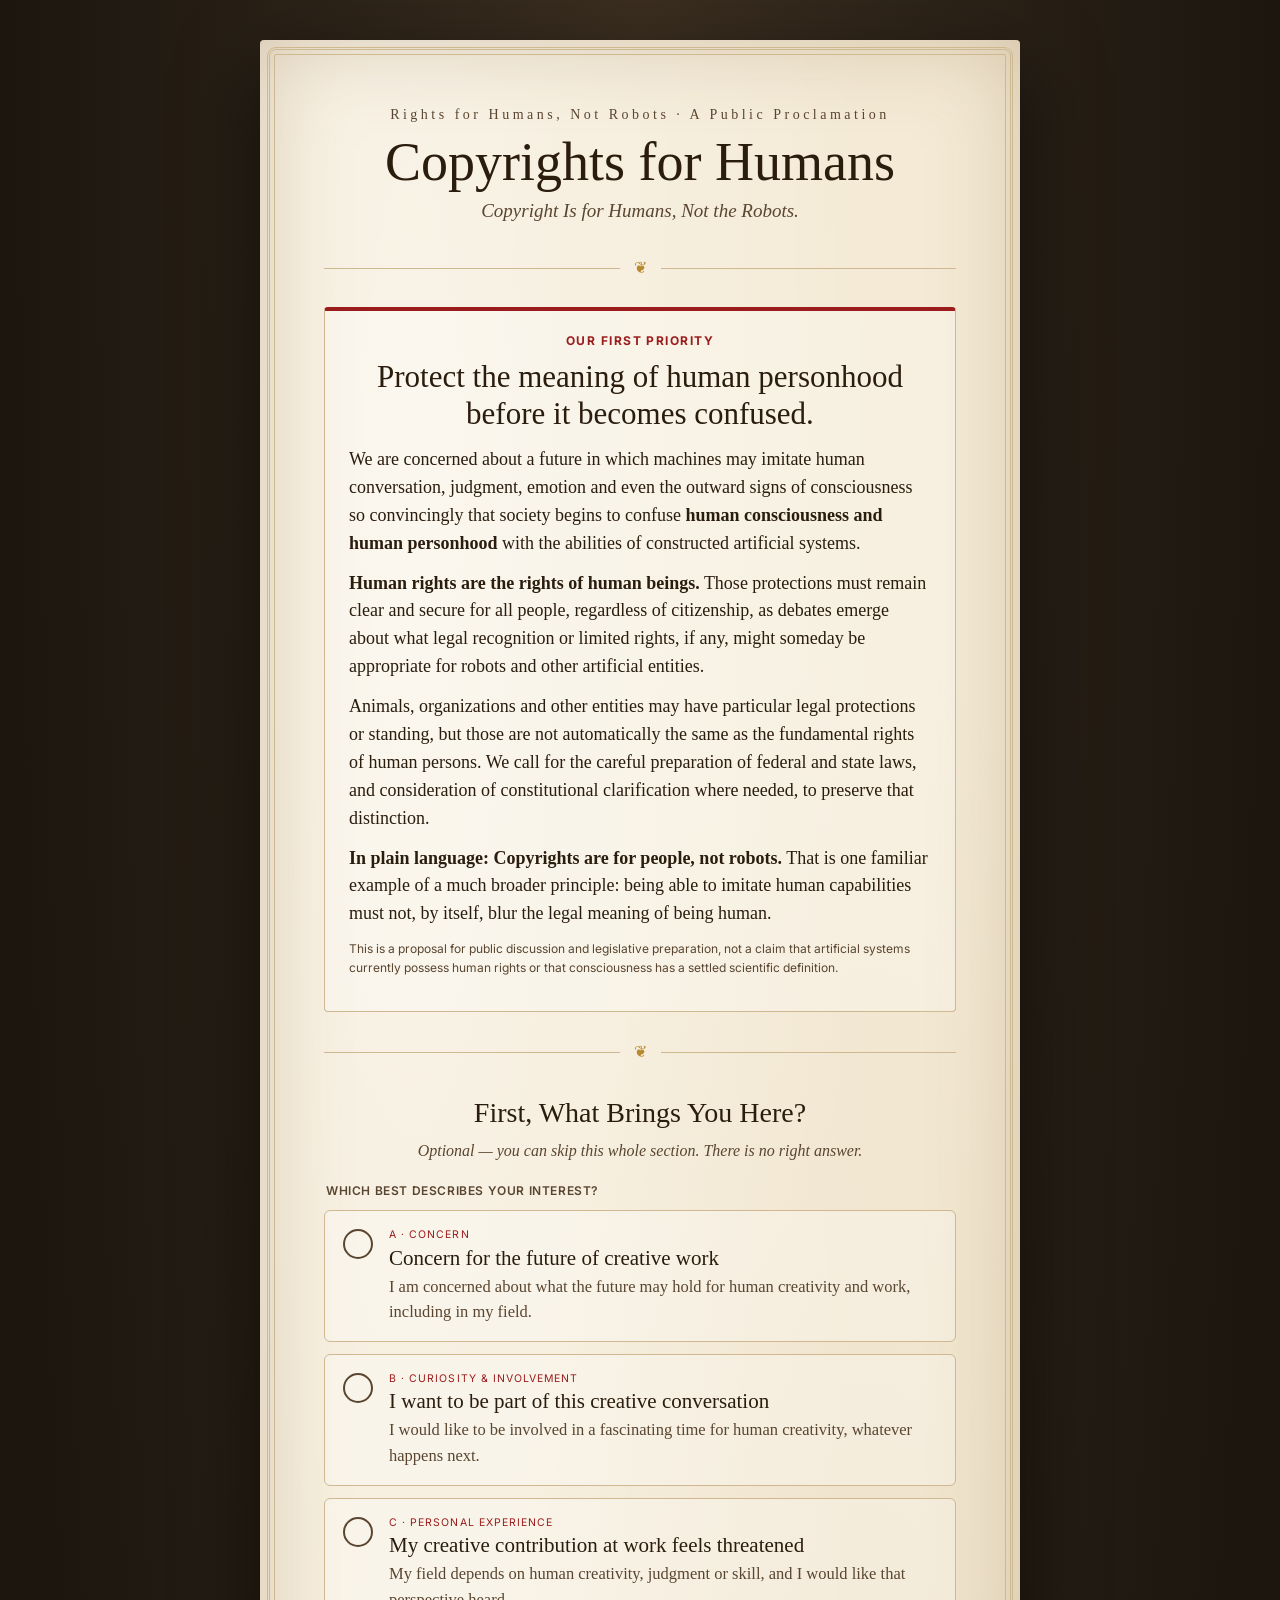
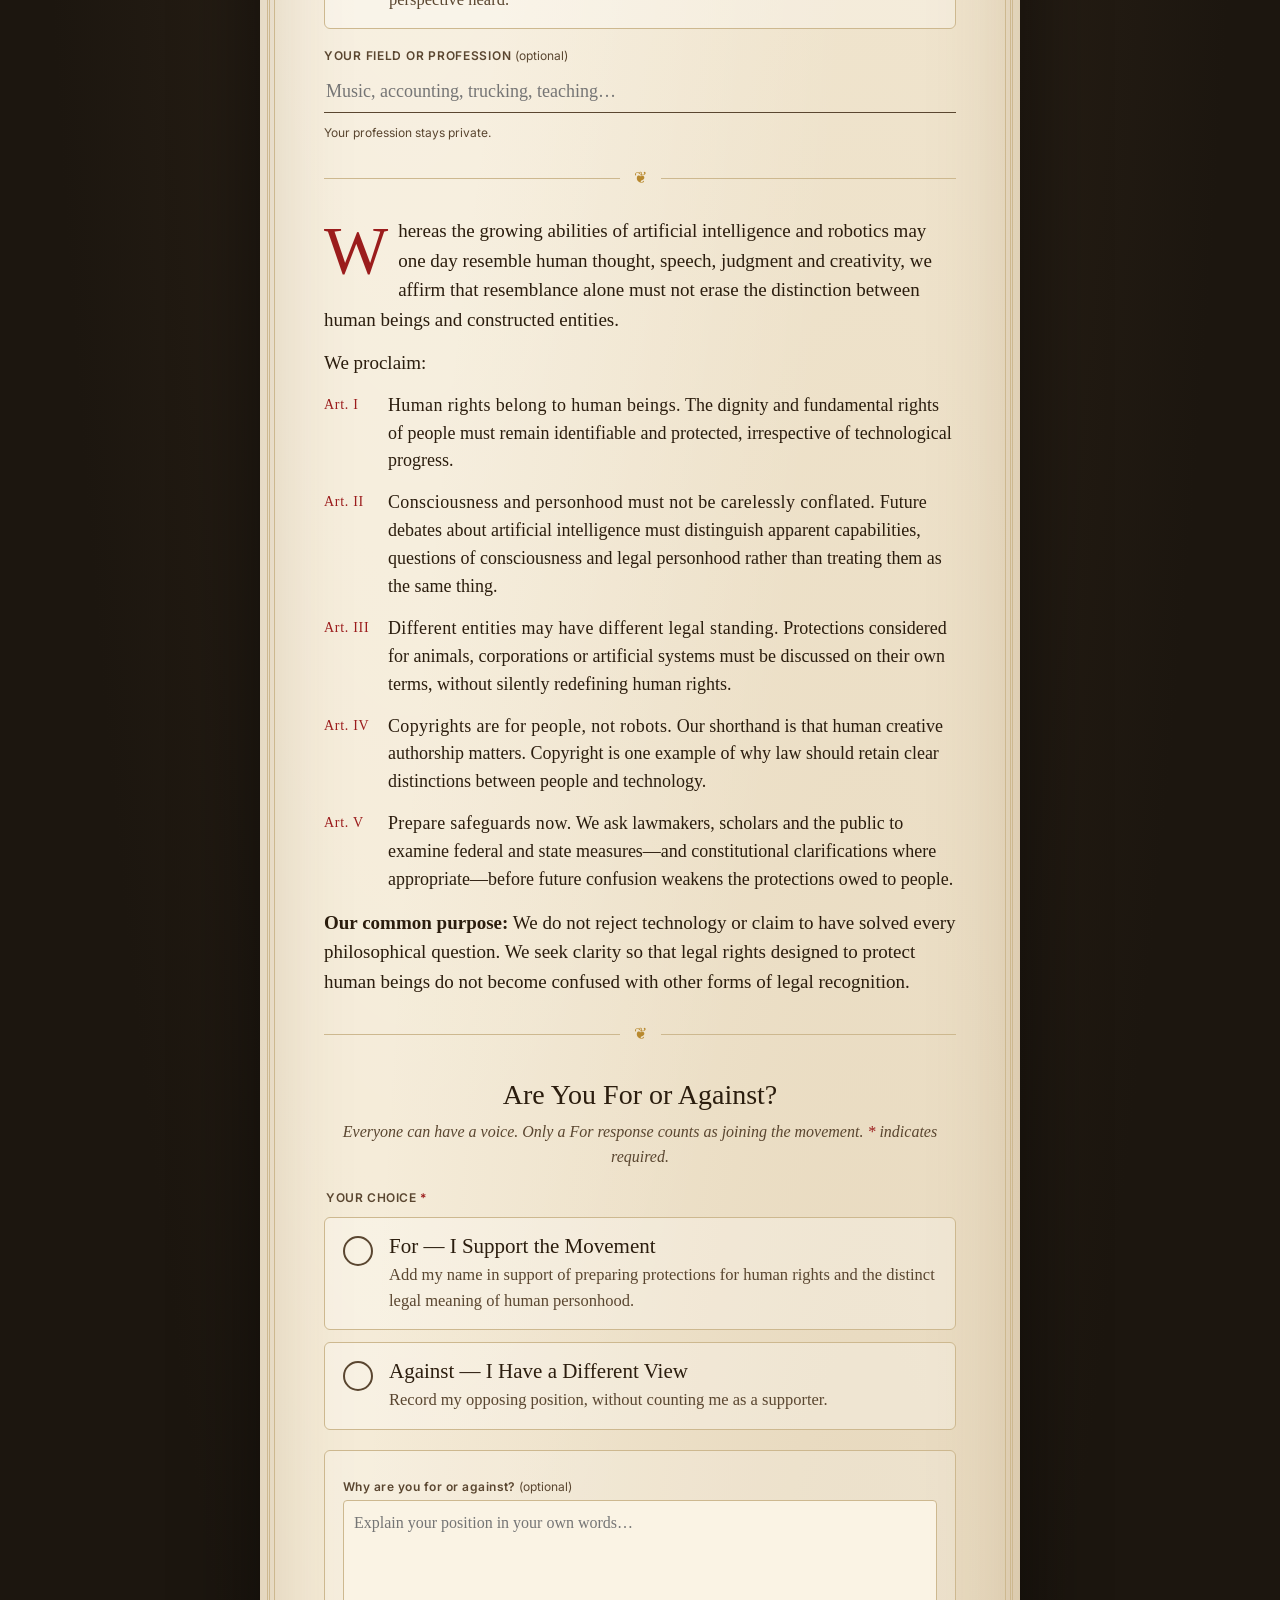
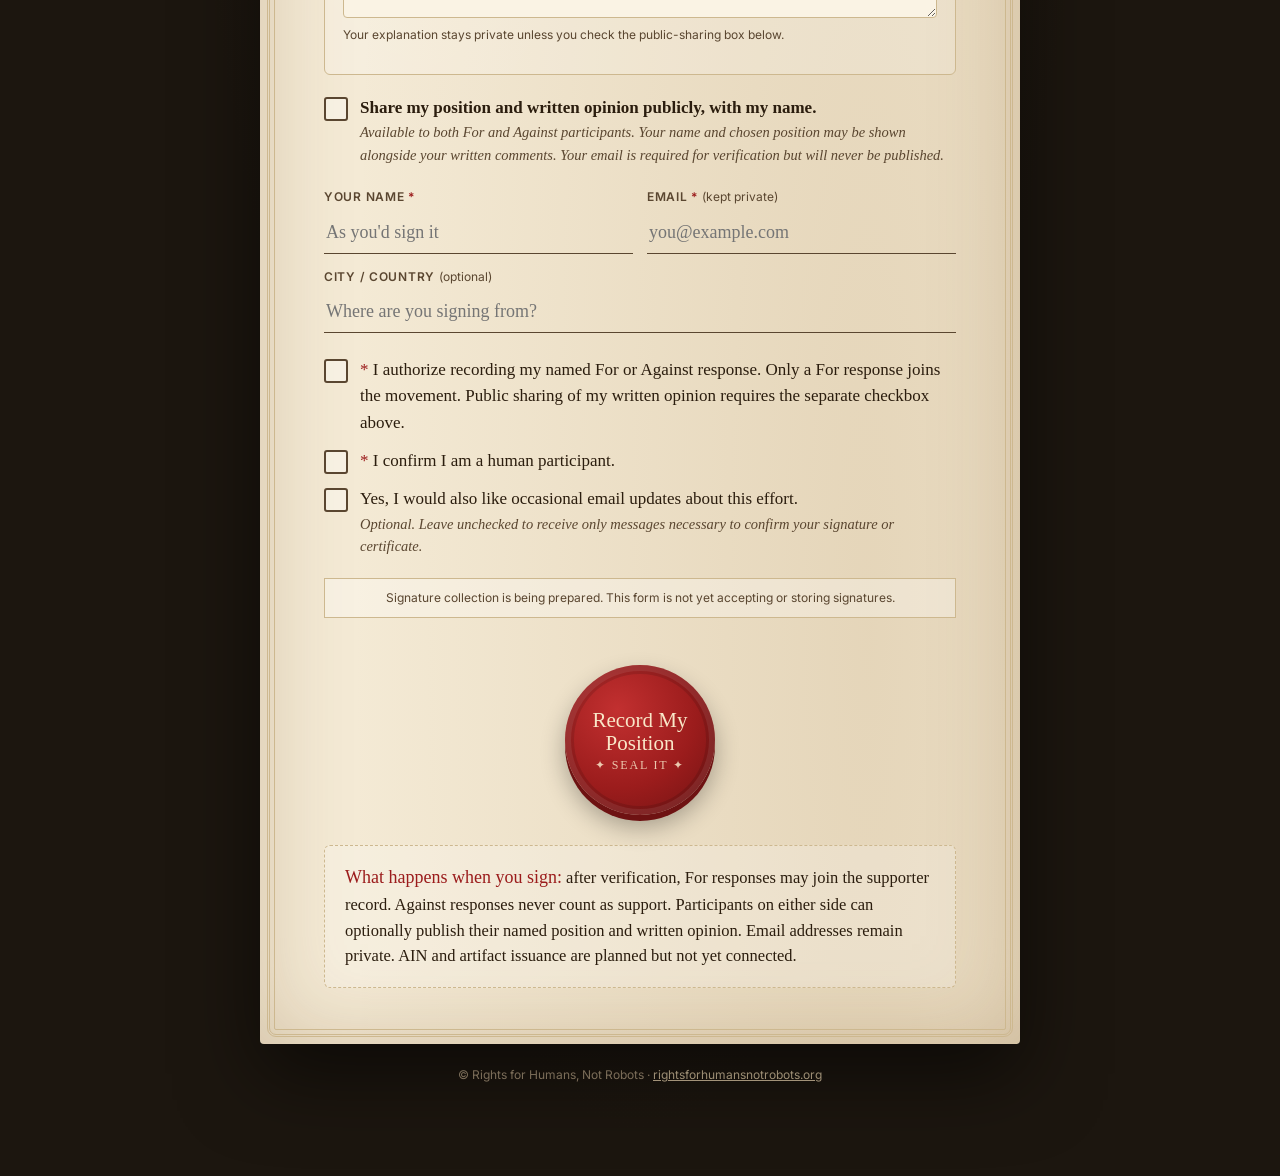
==== index.html @ 32facca0 "Clarify second headline: Copyright Is for Humans, Not the Robots" ====
<!DOCTYPE html>
<html lang="en">
<head>
  <meta charset="UTF-8">
  <meta name="viewport" content="width=device-width, initial-scale=1.0">
  <title>Rights for Humans, Not Robots — Protect Human Personhood</title>
  <meta name="description" content="Prepare legal safeguards protecting human rights and personhood as AI and robotics advance.">
  <link rel="canonical" href="https://rightsforhumansnotrobots.org/">
  <meta property="og:title" content="Copyrights for Humans — Sign the Proclamation">
  <meta property="og:description" content="Help protect human rights and clarify human personhood.">
  <meta property="og:url" content="https://rightsforhumansnotrobots.org/">
  <meta name="theme-color" content="#2a2118">
  <link rel="preconnect" href="https://fonts.googleapis.com">
  <link rel="preconnect" href="https://fonts.gstatic.com" crossorigin>
  <link href="https://fonts.googleapis.com/css2?family=IM+Fell+English:ital@0;1&family=IM+Fell+English+SC&family=Inter:wght@400;500;600&display=swap" rel="stylesheet">
  <link rel="stylesheet" href="./styles.css">
</head>
<body>
<main class="scroll">
  <p class="eyebrow">Rights for Humans, Not Robots · A Public Proclamation</p>
  <h1>Copyrights for Humans</h1>
  <p class="sub">Copyright Is for Humans, Not the Robots.</p>
  <div class="rule" aria-hidden="true">❦</div>

  <section class="legislative-call" aria-labelledby="priority-heading">
<p class="priority">Our First Priority</p>
<h2 id="priority-heading">Protect the meaning of human personhood before it becomes confused.</h2>
<p>We are concerned about a future in which machines may imitate human conversation, judgment, emotion and even the outward signs of consciousness so convincingly that society begins to confuse <strong>human consciousness and human personhood</strong> with the abilities of constructed artificial systems.</p>
<p><strong>Human rights are the rights of human beings.</strong> Those protections must remain clear and secure for all people, regardless of citizenship, as debates emerge about what legal recognition or limited rights, if any, might someday be appropriate for robots and other artificial entities.</p>
<p>Animals, organizations and other entities may have particular legal protections or standing, but those are not automatically the same as the fundamental rights of human persons. We call for the careful preparation of federal and state laws, and consideration of constitutional clarification where needed, to preserve that distinction.</p>
<p><strong>In plain language: Copyrights are for people, not robots.</strong> That is one familiar example of a much broader principle: being able to imitate human capabilities must not, by itself, blur the legal meaning of being human.</p>
<p class="fine">This is a proposal for public discussion and legislative preparation, not a claim that artificial systems currently possess human rights or that consciousness has a settled scientific definition.</p>
</section><div class="rule" aria-hidden="true">❦</div>
<section aria-labelledby="why-heading"><h2 id="why-heading">First, What Brings You Here?</h2><p class="h2sub">Optional — you can skip this whole section. There is no right answer.</p>
<fieldset class="plain"><legend>Which best describes your interest?</legend>
<label class="choice"><input type="radio" name="motivation" value="concern"><span class="card"><span class="tick">✓</span><span><span class="pos">A · Concern</span><span class="choice-title">Concern for the future of creative work</span><span class="desc">I am concerned about what the future may hold for human creativity and work, including in my field.</span></span></span></label>
<label class="choice"><input type="radio" name="motivation" value="involvement"><span class="card"><span class="tick">✓</span><span><span class="pos">B · Curiosity &amp; involvement</span><span class="choice-title">I want to be part of this creative conversation</span><span class="desc">I would like to be involved in a fascinating time for human creativity, whatever happens next.</span></span></span></label>
<label class="choice"><input type="radio" name="motivation" value="profession"><span class="card"><span class="tick">✓</span><span><span class="pos">C · Personal experience</span><span class="choice-title">My creative contribution at work feels threatened</span><span class="desc">My field depends on human creativity, judgment or skill, and I would like that perspective heard.</span></span></span></label>
</fieldset>
<div class="field full job"><label for="profession">Your field or profession <span class="optional">(optional)</span></label><input id="profession" name="profession" type="text" maxlength="120" placeholder="Music, accounting, trucking, teaching…"><p class="fine">Your profession stays private.</p></div></section>
<div class="rule" aria-hidden="true">❦</div>
<section class="preamble" aria-label="The Proclamation">
<p class="dropcap">Whereas the growing abilities of artificial intelligence and robotics may one day resemble human thought, speech, judgment and creativity, we affirm that resemblance alone must not erase the distinction between human beings and constructed entities.</p>
<p>We proclaim:</p><ol class="articles">
<li><strong>Human rights belong to human beings.</strong> The dignity and fundamental rights of people must remain identifiable and protected, irrespective of technological progress.</li>
<li><strong>Consciousness and personhood must not be carelessly conflated.</strong> Future debates about artificial intelligence must distinguish apparent capabilities, questions of consciousness and legal personhood rather than treating them as the same thing.</li>
<li><strong>Different entities may have different legal standing.</strong> Protections considered for animals, corporations or artificial systems must be discussed on their own terms, without silently redefining human rights.</li>
<li><strong>Copyrights are for people, not robots.</strong> Our shorthand is that human creative authorship matters. Copyright is one example of why law should retain clear distinctions between people and technology.</li>
<li><strong>Prepare safeguards now.</strong> We ask lawmakers, scholars and the public to examine federal and state measures—and constitutional clarifications where appropriate—before future confusion weakens the protections owed to people.</li>
</ol><p><strong>Our common purpose:</strong> We do not reject technology or claim to have solved every philosophical question. We seek clarity so that legal rights designed to protect human beings do not become confused with other forms of legal recognition.</p></section>
<div class="rule" aria-hidden="true">❦</div>

  <form id="proclamation" novalidate>
    <div id="form-body">
      <h2>Are You For or Against?</h2>
<p class="h2sub">Everyone can have a voice. Only a For response counts as joining the movement. <span class="required">*</span> indicates required.</p>
<fieldset class="plain"><legend>Your choice <span class="required" aria-label="required">*</span></legend>
<label class="choice"><input type="radio" name="stance" value="for" required><span class="card"><span class="tick">✓</span><span><span class="choice-title">For — I Support the Movement</span><span class="desc">Add my name in support of preparing protections for human rights and the distinct legal meaning of human personhood.</span></span></span></label>
<label class="choice"><input type="radio" name="stance" value="against"><span class="card"><span class="tick">✓</span><span><span class="choice-title">Against — I Have a Different View</span><span class="desc">Record my opposing position, without counting me as a supporter.</span></span></span></label>
</fieldset>
<div class="opinion-section"><label for="opinion_text">Why are you for or against? <span class="optional">(optional)</span></label><textarea id="opinion_text" name="opinion_text" rows="4" maxlength="1000" placeholder="Explain your position in your own words…"></textarea><p class="fine">Your explanation stays private unless you check the public-sharing box below.</p></div>
<label class="check publish-opinion"><input type="checkbox" id="publish_opinion" name="publish_opinion"><span class="box" aria-hidden="true">✓</span><span><strong>Share my position and written opinion publicly, with my name.</strong><small>Available to both For and Against participants. Your name and chosen position may be shown alongside your written comments. Your email is required for verification but will never be published.</small></span></label>
<div class="fields">
        <div class="field"><label for="name">Your Name <span class="required" aria-label="required">*</span></label><input id="name" name="name" type="text" autocomplete="name" placeholder="As you'd sign it" required></div>
        <div class="field"><label for="email">Email <span class="required" aria-label="required">*</span> <span class="optional">(kept private)</span></label><input id="email" name="email" type="email" autocomplete="email" placeholder="you@example.com" required></div>
        <div class="field full"><label for="location">City / Country <span class="optional">(optional)</span></label><input id="location" name="location" type="text" autocomplete="address-level2" placeholder="Where are you signing from?"></div>
      </div>

      <div class="hp" aria-hidden="true"><label for="website">Website</label><input id="website" name="website" type="text" tabindex="-1" autocomplete="off"></div>

      <div class="checks">
        <label class="check"><input type="checkbox" name="agree" id="agree"><span class="box" aria-hidden="true">✓</span><span><span class="required" aria-hidden="true">*</span> I authorize recording my named For or Against response. Only a For response joins the movement. Public sharing of my written opinion requires the separate checkbox above.</span></label>
        <label class="check"><input type="checkbox" name="human" id="human"><span class="box" aria-hidden="true">✓</span><span><span class="required" aria-hidden="true">*</span> I confirm I am a human participant.</span></label>
        <label class="check"><input type="checkbox" name="updates_opt_in" id="updates_opt_in"><span class="box" aria-hidden="true">✓</span><span>Yes, I would also like occasional email updates about this effort.<small>Optional. Leave unchecked to receive only messages necessary to confirm your signature or certificate.</small></span></label>
      </div>

      <p class="setup-note" id="setup-note">Signature collection is being prepared. This form is not yet accepting or storing signatures.</p>
      <p class="error" id="error" role="alert" aria-live="polite"></p>
      <div class="sign-wrap"><button class="sign" type="submit" id="signBtn">Record My<br>Position<span>✦ SEAL IT ✦</span></button></div>
      <div class="outcome"><strong>What happens when you sign:</strong> after verification, For responses may join the supporter record. Against responses never count as support. Participants on either side can optionally publish their named position and written opinion. Email addresses remain private. AIN and artifact issuance are planned but not yet connected.</div>
    </div>

    <div class="success" id="success" aria-live="polite">
      <div class="stamp">Submission Received</div>
      <p><strong id="thanksName">Thank you</strong>, your response was received.</p>
      <p>Check your inbox for verification instructions. Your response is not yet verified.</p>
      <div class="share"><button type="button" id="copyLink">Copy link to share</button><button type="button" id="shareBtn">Share</button></div>
    </div>
  </form>


</main>
<footer><p>© Rights for Humans, Not Robots · <a href="https://rightsforhumansnotrobots.org/">rightsforhumansnotrobots.org</a></p></footer>
<script src="./script.js" defer></script>
</body>
</html>
---- styles.css ----
:root{--parchment:#f4ead5;--ink:#2b1d0e;--ink-soft:#5a4630;--seal:#9b1c1c;--seal-dark:#6e1212;--gold:#b8892f;--line:#cdb88f}
*{box-sizing:border-box}html,body{margin:0}body{background:#2a2118;background-image:radial-gradient(ellipse at top,#3b2e20 0%,#1c160f 70%);color:var(--ink);font-family:"IM Fell English",Georgia,serif;line-height:1.55;padding:40px 16px 80px;min-height:100vh}
.scroll{max-width:760px;margin:0 auto;background:var(--parchment);background-image:radial-gradient(ellipse at 20% 10%,rgba(255,255,255,.45),transparent 55%),radial-gradient(ellipse at 80% 90%,rgba(160,120,60,.18),transparent 60%);border-radius:4px;box-shadow:0 30px 80px rgba(0,0,0,.55),inset 0 0 90px rgba(120,80,30,.25);padding:64px 64px 56px;position:relative}
.scroll:before{content:"";position:absolute;inset:14px;border:1px solid var(--line);outline:3px double var(--line);outline-offset:4px;pointer-events:none;border-radius:2px}
.eyebrow{text-align:center;font-family:"IM Fell English SC",serif;letter-spacing:.25em;font-size:14px;color:var(--ink-soft);margin:0 0 8px}
h1{text-align:center;font-family:"IM Fell English SC",serif;font-weight:400;font-size:clamp(34px,6vw,54px);line-height:1.05;margin:0 0 6px}
.sub{text-align:center;font-style:italic;font-size:19px;color:var(--ink-soft);margin:0 0 30px}
.rule{display:flex;align-items:center;gap:14px;margin:26px 0;color:var(--gold)}.rule:before,.rule:after{content:"";flex:1;height:1px;background:var(--line)}
.preamble p{font-size:19px;margin:0 0 14px}.dropcap:first-letter{float:left;font-family:"IM Fell English SC",serif;font-size:68px;line-height:.85;padding:6px 10px 0 0;color:var(--seal)}
.articles{list-style:none;padding:0;margin:8px 0 0;counter-reset:art}.articles li{counter-increment:art;position:relative;padding:0 0 14px 64px;font-size:18px}.articles li:before{content:"Art. " counter(art,upper-roman);position:absolute;left:0;top:2px;font-family:"IM Fell English SC",serif;font-size:14px;color:var(--seal);letter-spacing:.05em}.articles strong{font-weight:400;font-family:"IM Fell English SC",serif;letter-spacing:.02em}
h2{font-family:"IM Fell English SC",serif;font-weight:400;font-size:28px;text-align:center;margin:0 0 4px}.h2sub{text-align:center;font-style:italic;color:var(--ink-soft);margin:0 0 20px}
.spectrum{display:grid;gap:12px}.spectrum-bar{display:flex;justify-content:space-between;font-family:Inter,sans-serif;font-size:11px;letter-spacing:.08em;text-transform:uppercase;color:var(--ink-soft);margin:0 4px 4px}
.choice{position:relative;display:block;cursor:pointer}.choice input{position:absolute;opacity:0;pointer-events:none}.choice .card{display:flex;gap:16px;align-items:flex-start;border:1px solid var(--line);border-radius:6px;padding:16px 18px;background:rgba(255,255,255,.28);transition:all .15s ease}.choice:hover .card{background:rgba(255,255,255,.5)}.choice input:focus-visible+.card{outline:2px solid var(--seal);outline-offset:2px}.choice input:checked+.card{border-color:var(--seal);background:rgba(155,28,28,.07);box-shadow:inset 4px 0 0 var(--seal)}
.tick{flex:none;width:30px;height:30px;border-radius:50%;border:2px solid var(--ink-soft);display:grid;place-items:center;margin-top:2px;color:transparent}.choice input:checked+.card .tick{background:var(--seal);border-color:var(--seal);color:#f9e7c8}
.pos{font-family:Inter,sans-serif;font-size:10.5px;letter-spacing:.1em;text-transform:uppercase;color:var(--seal);display:block;margin-bottom:2px}.choice-title{font-family:"IM Fell English SC",serif;font-size:21px;display:block;line-height:1.2}.desc{font-size:16.5px;color:var(--ink-soft);display:block;margin-top:3px}
.fields{display:grid;grid-template-columns:1fr 1fr;gap:14px;margin-top:22px}.field label{display:block;font-family:Inter,sans-serif;font-size:12px;font-weight:600;letter-spacing:.06em;text-transform:uppercase;color:var(--ink-soft);margin-bottom:6px}.field input{width:100%;font:inherit;font-size:18px;color:var(--ink);background:transparent;border:none;border-bottom:1.5px solid var(--ink-soft);padding:6px 2px;border-radius:0}.field input:focus{outline:none;border-bottom-color:var(--seal)}.field.full{grid-column:1/-1}.optional{ text-transform:none;font-weight:400;letter-spacing:0}
.checks{margin-top:24px;display:grid;gap:12px}.check{display:flex;gap:12px;align-items:flex-start;cursor:pointer;font-size:17px}.check input{position:absolute;opacity:0;pointer-events:none}.box{flex:none;width:24px;height:24px;border:2px solid var(--ink-soft);border-radius:3px;display:grid;place-items:center;margin-top:2px;background:rgba(255,255,255,.35);color:transparent}.check input:checked+.box{background:var(--ink);border-color:var(--ink);color:var(--parchment)}.check input:focus-visible+.box{outline:2px solid var(--seal);outline-offset:2px}.check small{display:block;color:var(--ink-soft);font-style:italic;font-size:14.5px}
.hp{position:absolute;left:-9999px;width:1px;height:1px;overflow:hidden}.error{color:var(--seal);font-family:Inter,sans-serif;font-size:13.5px;min-height:20px;margin-top:14px;text-align:center}.setup-note{margin:20px 0 8px;padding:10px 12px;border:1px solid var(--line);background:rgba(255,255,255,.3);font:12px/1.5 Inter,sans-serif;color:var(--ink-soft);text-align:center}
.sign-wrap{display:flex;justify-content:center;margin-top:10px}button.sign{position:relative;border:none;cursor:pointer;width:150px;height:150px;border-radius:50%;background:radial-gradient(circle at 35% 30%,#c23030,var(--seal) 55%,var(--seal-dark));color:#f9e7c8;font-family:"IM Fell English SC",serif;font-size:21px;line-height:1.1;box-shadow:0 6px 0 var(--seal-dark),0 12px 24px rgba(0,0,0,.3),inset 0 0 0 6px rgba(255,255,255,.08),inset 0 0 0 9px rgba(0,0,0,.12);transition:transform .1s,box-shadow .1s}button.sign:hover{transform:translateY(-2px) rotate(-2deg)}button.sign:active{transform:translateY(4px);box-shadow:0 2px 0 var(--seal-dark),0 4px 10px rgba(0,0,0,.3)}button.sign:disabled{opacity:.7;cursor:wait}button.sign span{display:block;font-size:12px;letter-spacing:.15em;margin-top:4px;opacity:.85}
.outcome{margin-top:30px;padding:18px 20px;border:1px dashed var(--line);border-radius:6px;font-size:16.5px;background:rgba(255,255,255,.22)}.outcome strong{font-family:"IM Fell English SC",serif;font-weight:400;font-size:18px;color:var(--seal)}

.success{display:none;text-align:center;padding:10px 0}.success.show{display:block}.success .stamp{display:inline-block;transform:rotate(-8deg);border:4px double var(--seal);color:var(--seal);font-family:"IM Fell English SC",serif;font-size:28px;padding:10px 22px;border-radius:6px;margin:10px 0 18px;animation:stamp .45s cubic-bezier(.2,1.6,.4,1) both}@keyframes stamp{from{transform:rotate(-8deg) scale(2.4);opacity:0}to{transform:rotate(-8deg) scale(1);opacity:1}}.success p{font-size:19px;margin:0 0 10px}.share{margin-top:16px;display:flex;gap:10px;justify-content:center;flex-wrap:wrap}.share button{font-family:Inter,sans-serif;font-size:13px;padding:9px 16px;border-radius:999px;border:1px solid var(--ink-soft);background:transparent;color:var(--ink);cursor:pointer}.share button:hover{background:var(--ink);color:var(--parchment)}
footer{max-width:760px;margin:22px auto 0;text-align:center;color:#a8957a;font-family:Inter,sans-serif;font-size:12px}footer a{color:#d6c29f}
@media(max-width:620px){body{padding:20px 10px 50px}.scroll{padding:44px 26px 40px}.scroll:before{inset:8px}.fields{grid-template-columns:1fr}.field.full{grid-column:auto}.articles li{padding-left:0;padding-top:20px}.articles li:before{top:0}.spectrum-bar{font-size:9px;letter-spacing:.04em}}

/* Shared affirmation and optional structured feedback */
.affirmation{margin:18px 0 24px;padding:16px;border:1px solid var(--line);border-radius:6px;background:rgba(255,255,255,.28)}
.opinion-section{margin:22px 0;padding:18px 20px;border:1px solid var(--line);border-radius:6px;background:rgba(255,255,255,.2)}
.opinion-section h3{margin:0 0 6px;font-family:"IM Fell English SC",serif;font-weight:400;font-size:24px}
.opinion-section p{margin:0 0 14px;color:var(--ink-soft);font-size:16px}
.opinion-section label:not(.check){display:block;font:600 12px Inter,sans-serif;letter-spacing:.04em;color:var(--ink-soft);margin:12px 0 6px}
.opinion-section select,.opinion-section textarea{width:100%;max-width:100%;padding:10px 12px;background:#faf3e4;border:1px solid var(--line);border-radius:4px;color:var(--ink);font:16px/1.5 Georgia,serif}
.opinion-section select:focus-visible,.opinion-section textarea:focus-visible{outline:2px solid var(--seal);outline-offset:2px}
.opinion-section .opinion-privacy{font:12px/1.55 Inter,sans-serif;margin:12px 0 0}

.legislative-call{padding:22px 24px;margin:12px 0 28px;background:rgba(255,255,255,.28);border:1px solid var(--line);border-top:4px solid var(--seal);border-radius:4px}
.legislative-call .priority{font:700 12px Inter,sans-serif;letter-spacing:.12em;text-transform:uppercase;color:var(--seal);text-align:center;margin:0 0 10px}
.legislative-call h2{font-size:clamp(24px,4vw,31px);line-height:1.2;margin:0 0 14px}
.legislative-call p{font-size:18px;margin:0 0 12px}.legislative-call .fine{font:12px/1.55 Inter,sans-serif;color:var(--ink-soft)}
.plain{border:0;padding:0;margin:0;min-width:0;display:grid;gap:12px}.plain legend{font:600 12px Inter,sans-serif;text-transform:uppercase;letter-spacing:.05em;margin-bottom:12px;color:var(--ink-soft)}
.required{color:var(--seal)}.job{margin:18px 0 8px}.job .fine{font:12px Inter,sans-serif;color:var(--ink-soft)}
.opinion-section{margin:20px 0;padding:16px 18px;border:1px solid var(--line);border-radius:6px;background:rgba(255,255,255,.18)}
.opinion-section label{display:block;font:600 12px Inter,sans-serif;margin-bottom:8px;color:var(--ink-soft)}
.opinion-section textarea{width:100%;resize:vertical;min-height:95px;padding:10px;border:1px solid var(--line);border-radius:4px;background:#faf3e4;font:16px/1.5 Georgia,serif;color:var(--ink)}
.opinion-section .fine{font:12px/1.5 Inter,sans-serif;color:var(--ink-soft)}
.author-credit{margin-top:55px;padding-top:24px;border-top:1px solid var(--line);display:flex;justify-content:space-between;gap:24px;flex-wrap:wrap}
.credit-label,.credit-role{font:11px/1.5 Inter,sans-serif;letter-spacing:.05em;text-transform:uppercase;color:var(--ink-soft)}
.credit-name{font-size:24px;margin:5px 0}.abstain{font-size:14px;color:var(--ink-soft);font-style:italic;max-width:290px}
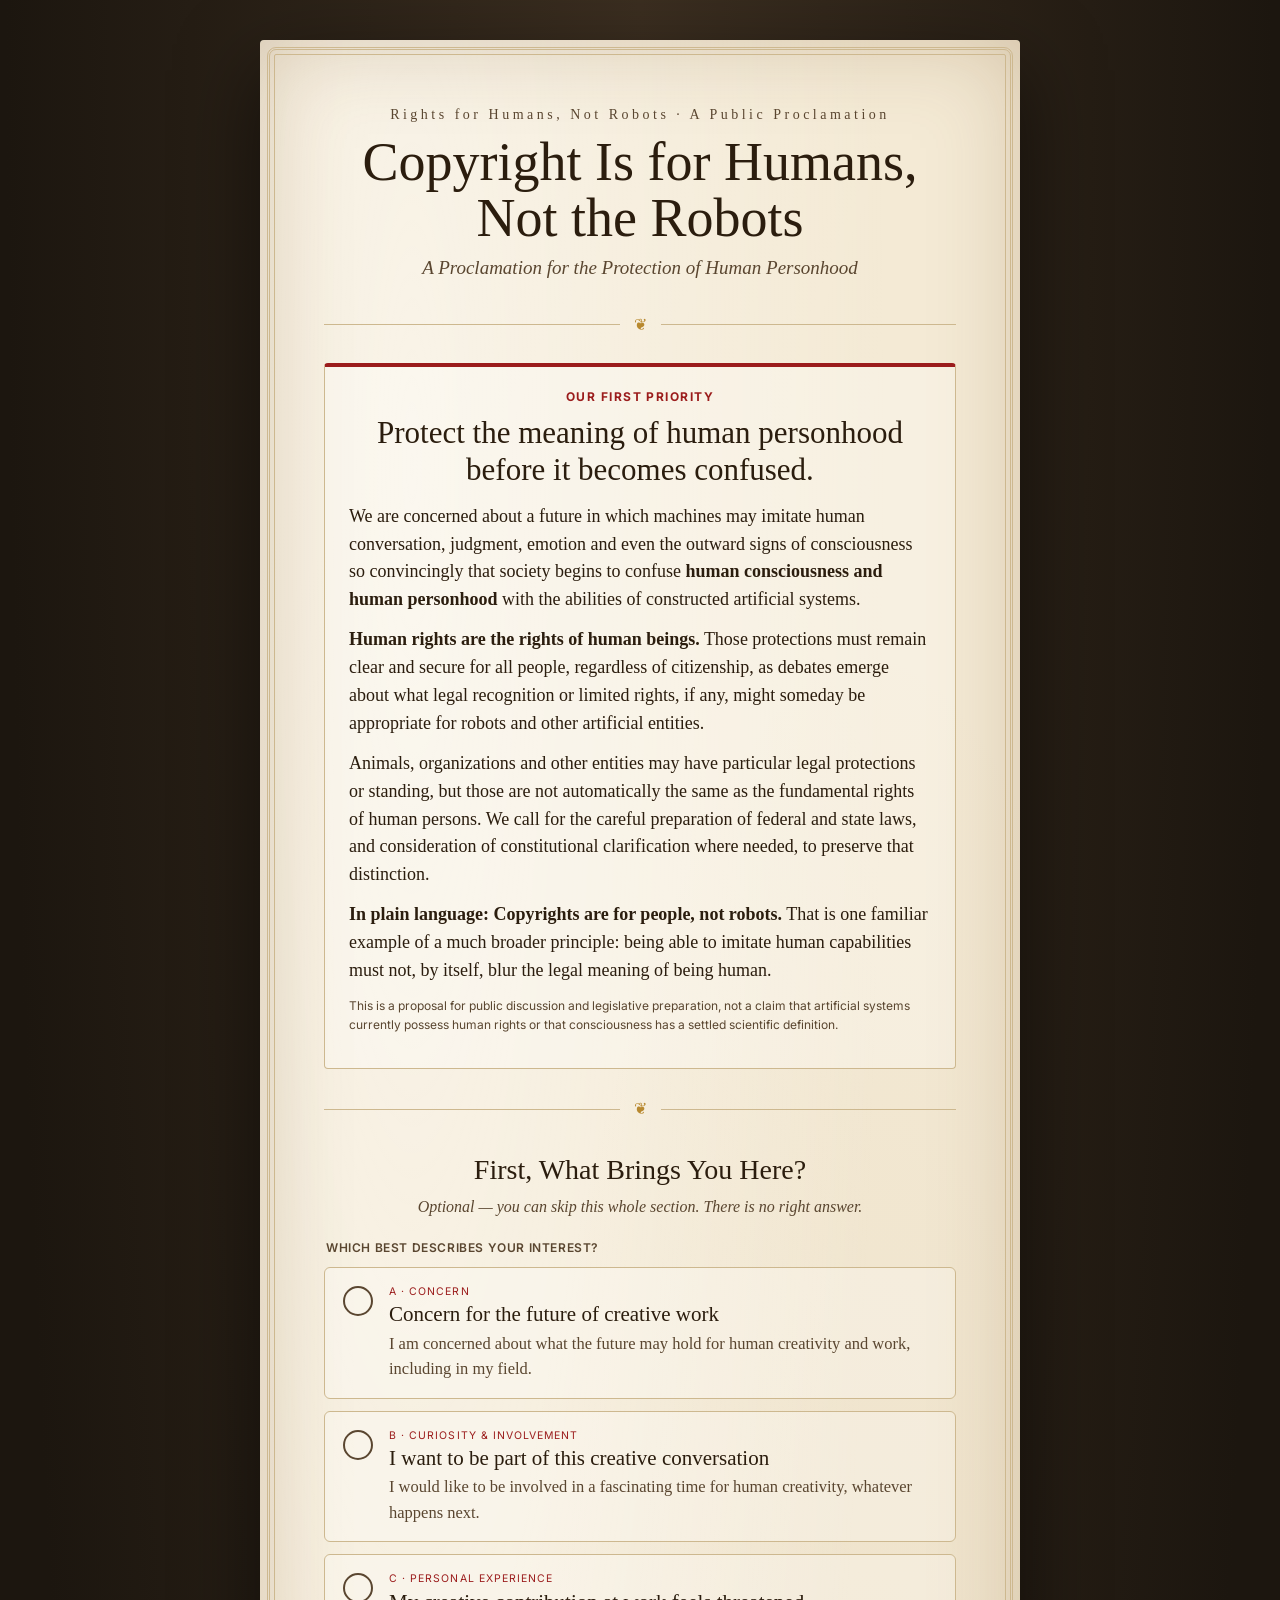
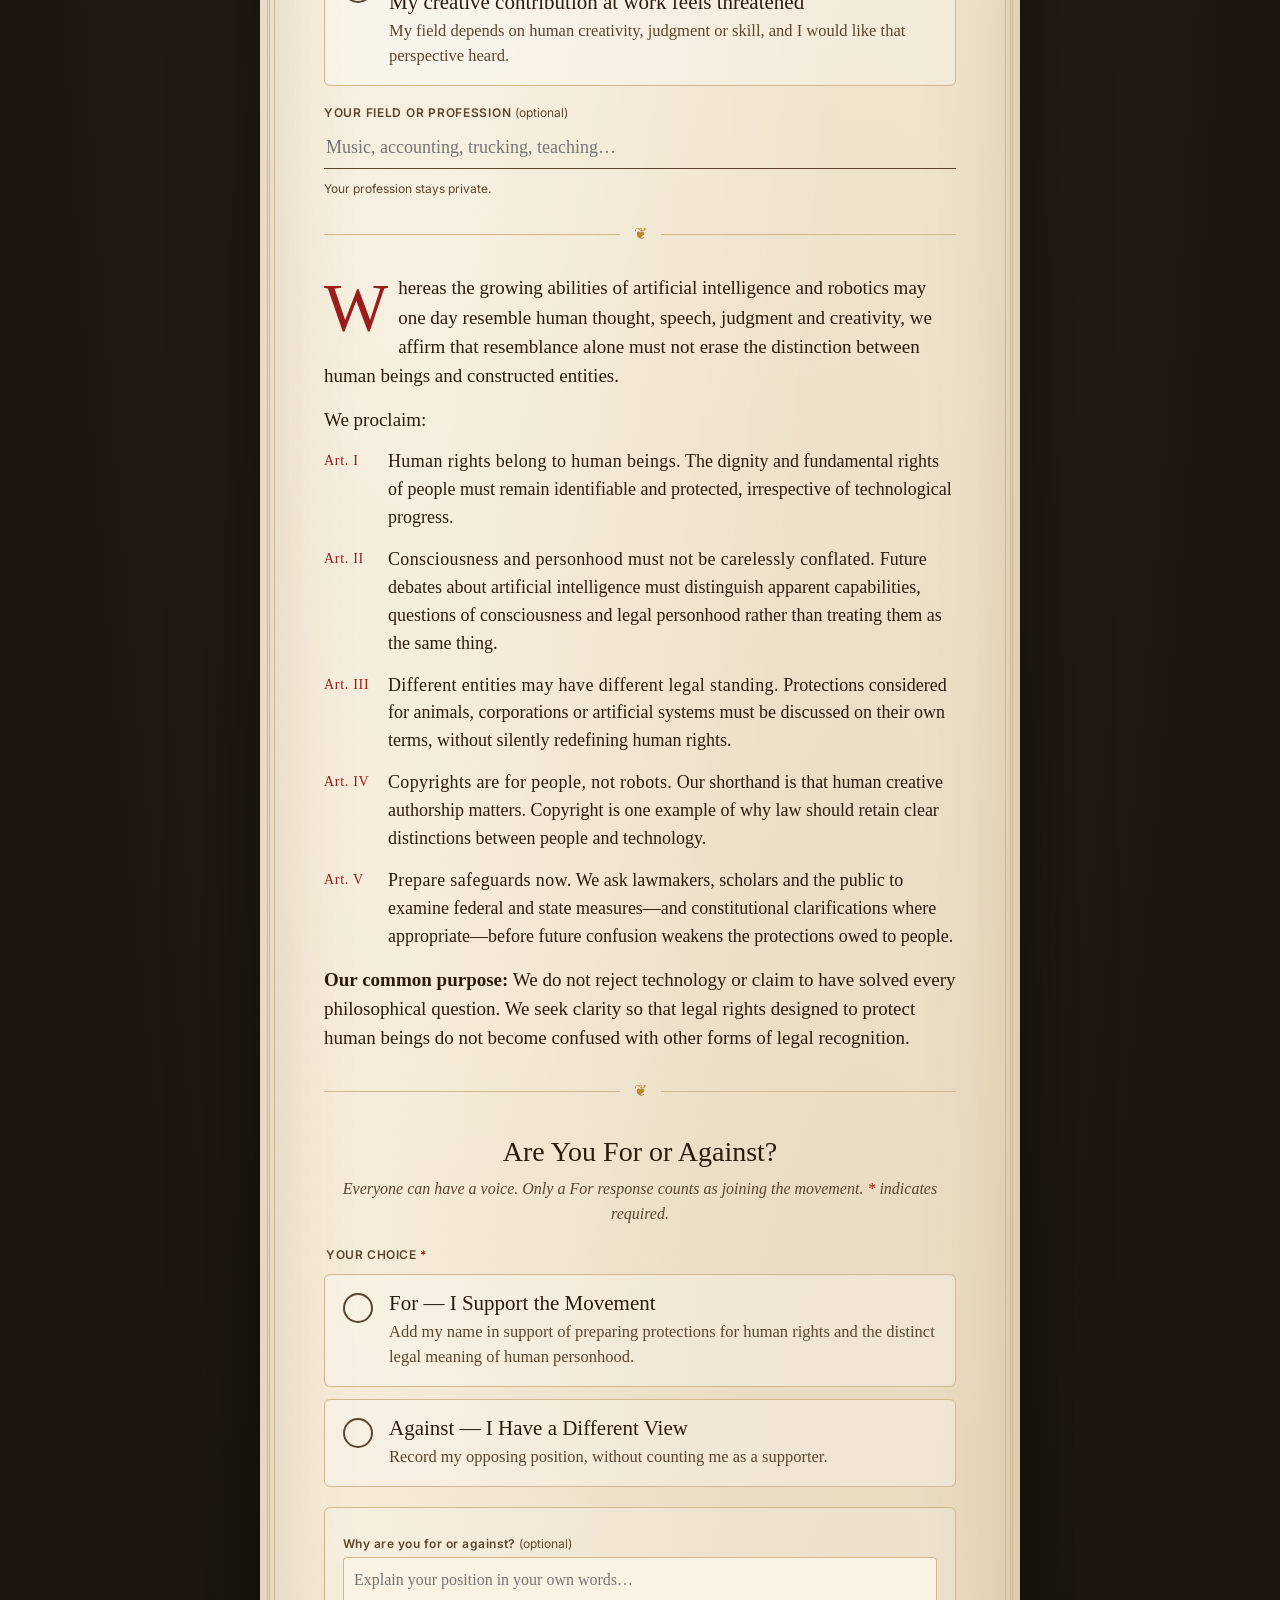
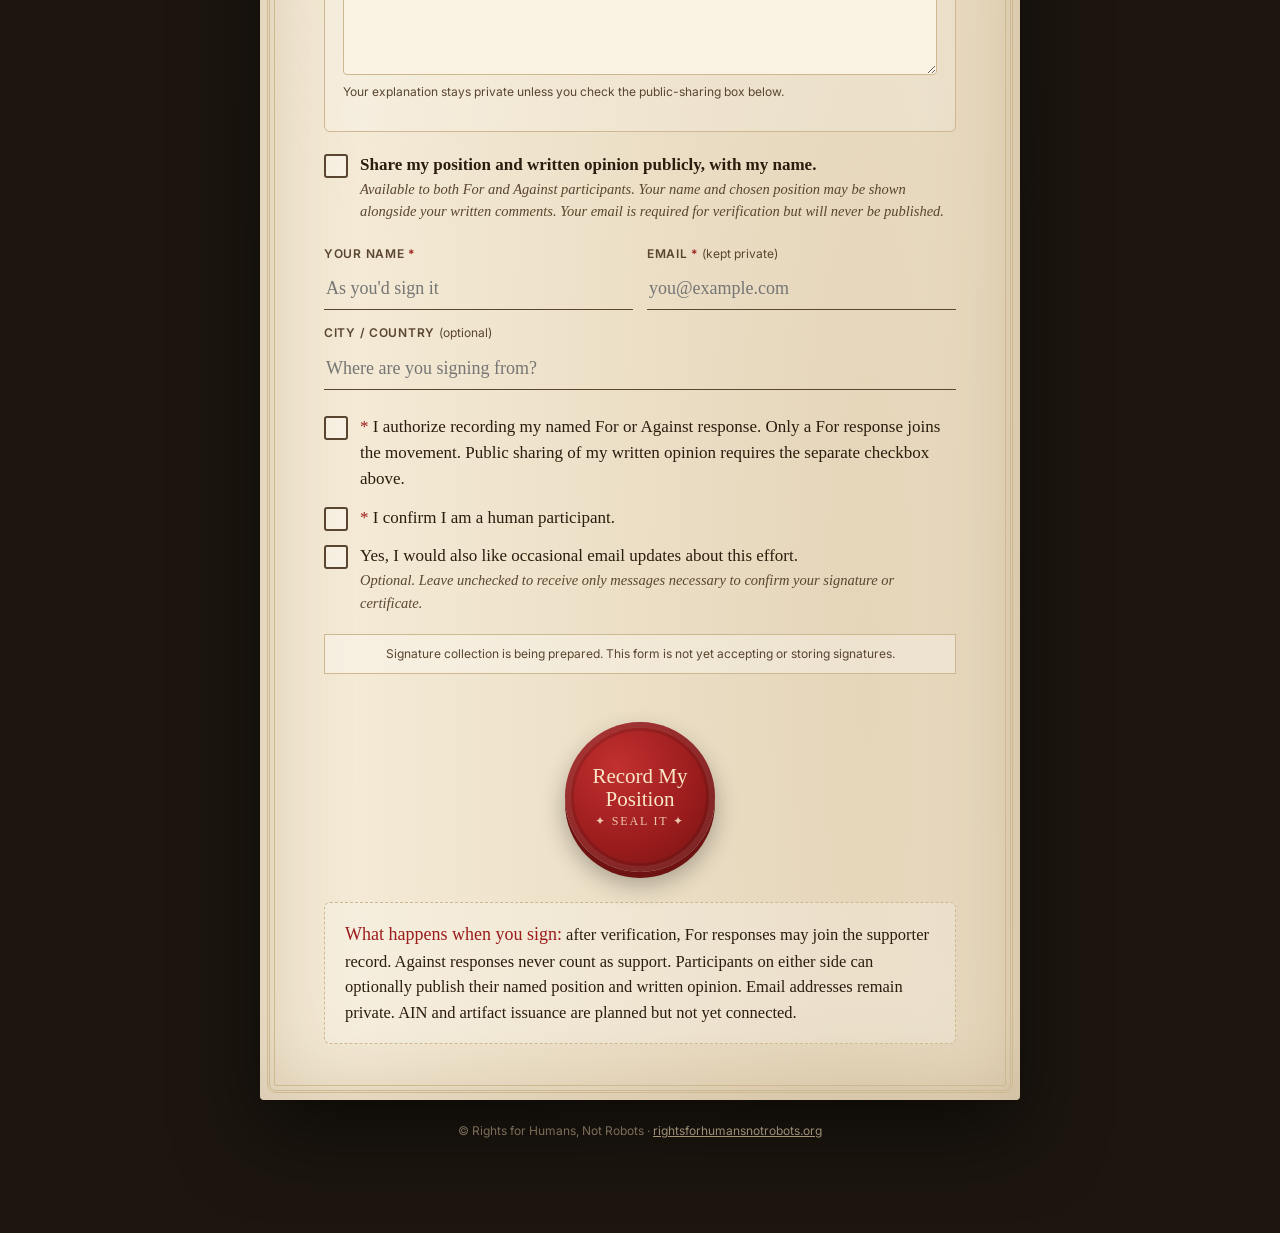
==== commit 20011a69: "Change only main headline and restore original supporting line" ====
--- a/index.html
+++ b/index.html
@@ -18,8 +18,8 @@
 <body>
 <main class="scroll">
   <p class="eyebrow">Rights for Humans, Not Robots · A Public Proclamation</p>
-  <h1>Copyrights for Humans</h1>
-  <p class="sub">Copyright Is for Humans, Not the Robots.</p>
+  <h1>Copyright Is for Humans, Not the Robots</h1>
+  <p class="sub">A Proclamation for the Protection of Human Personhood</p>
   <div class="rule" aria-hidden="true">❦</div>
 
   <section class="legislative-call" aria-labelledby="priority-heading">
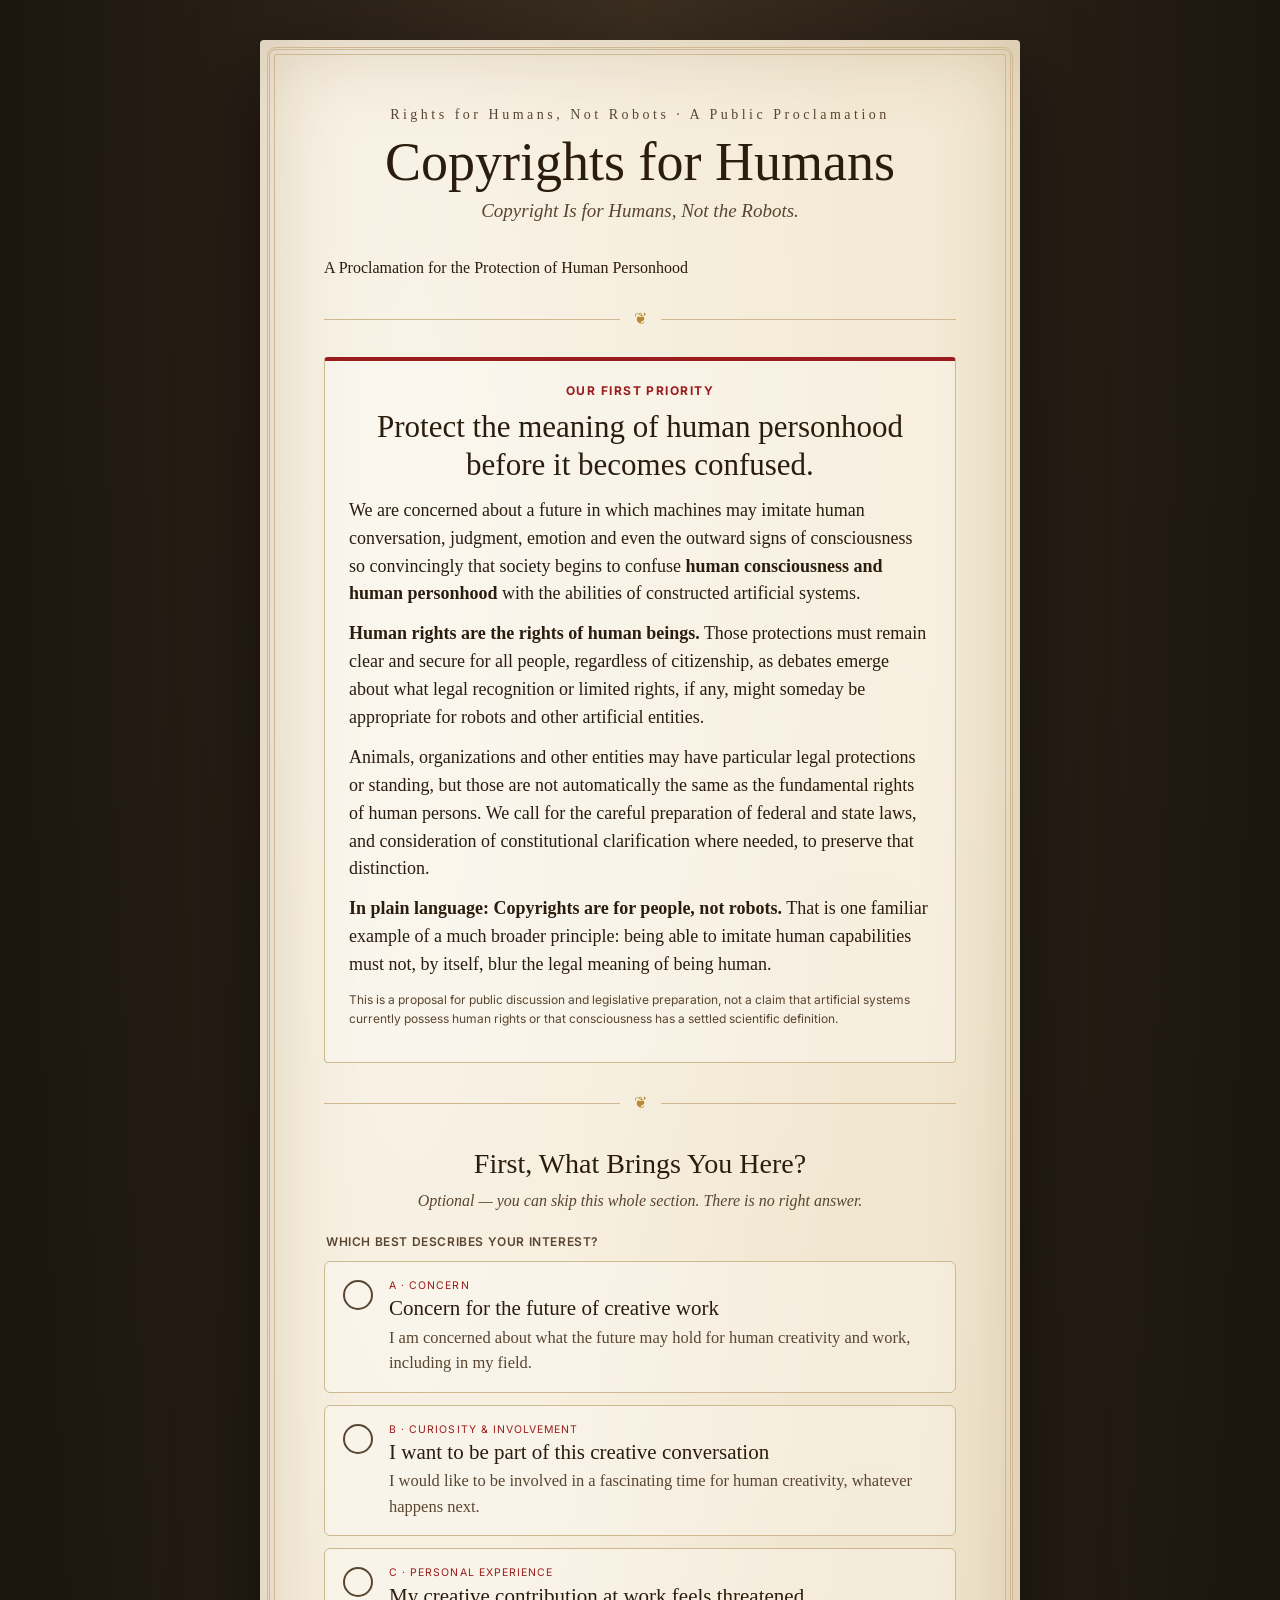
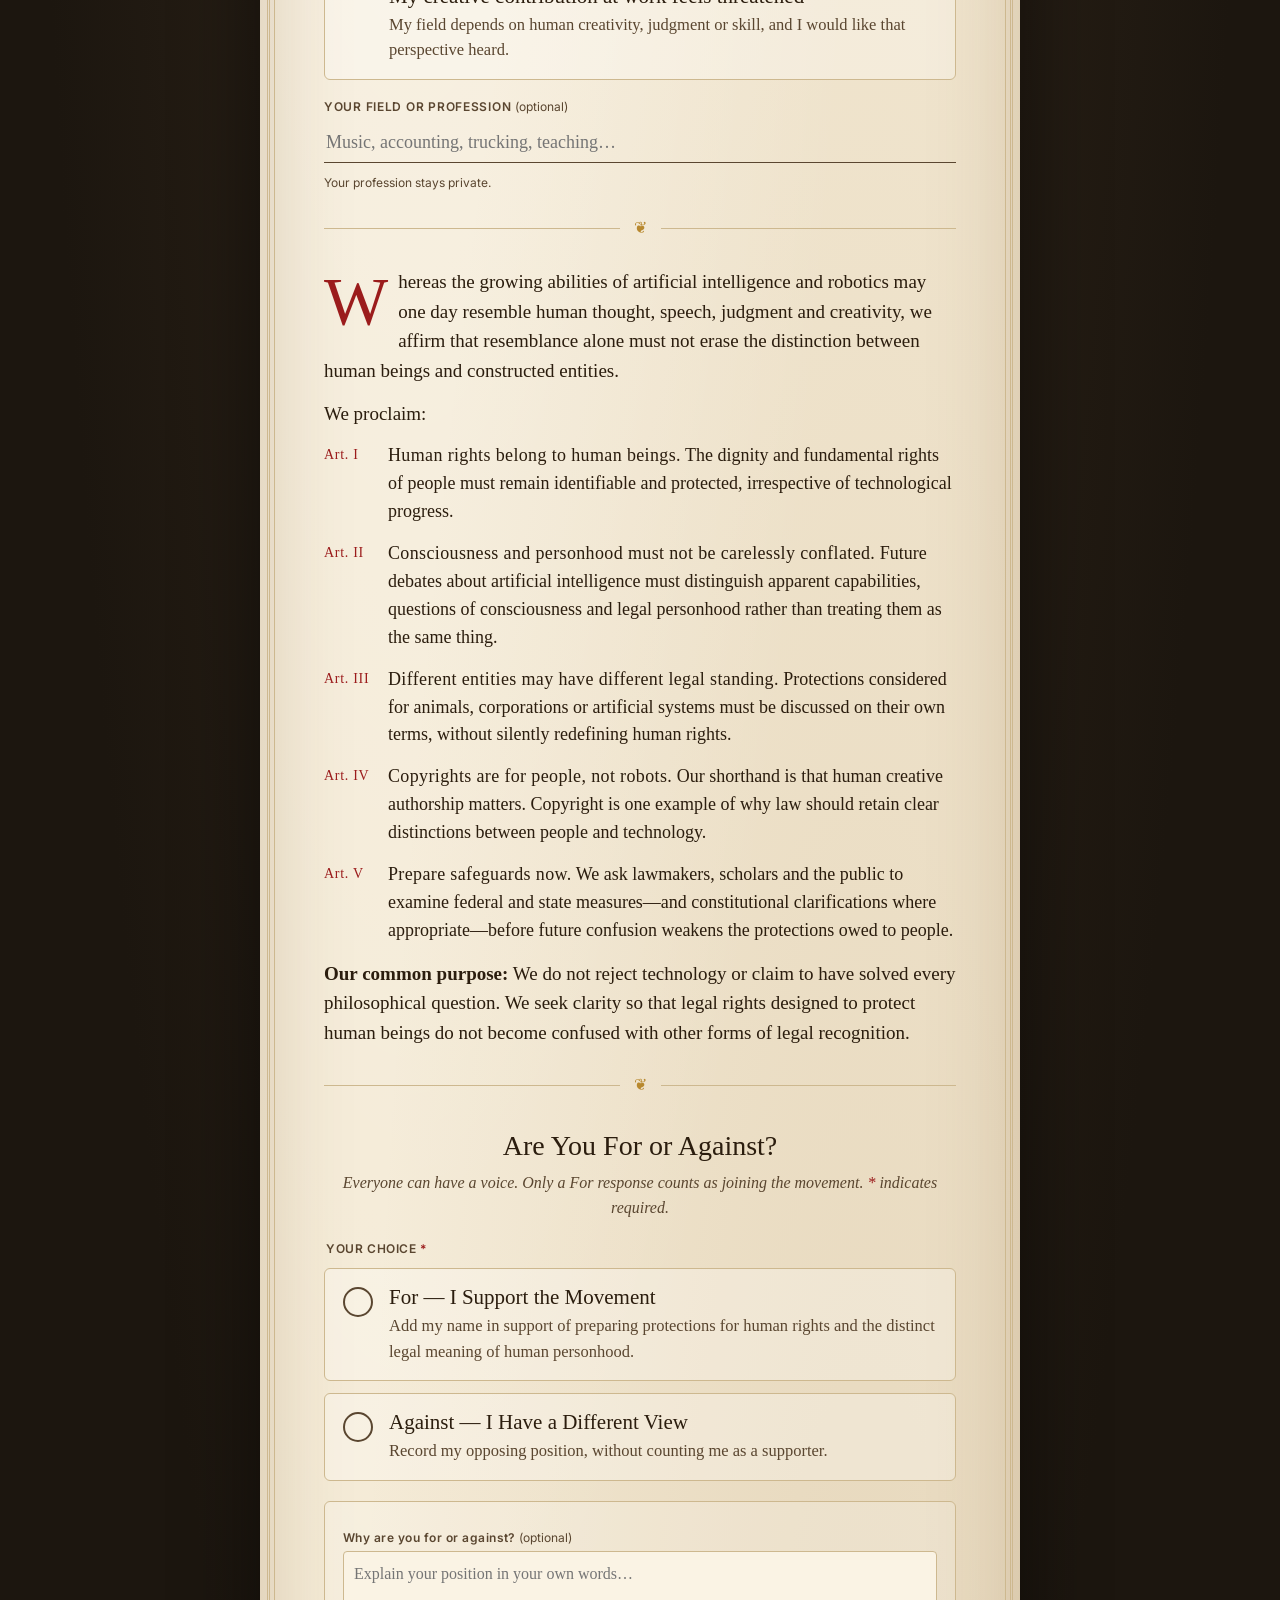
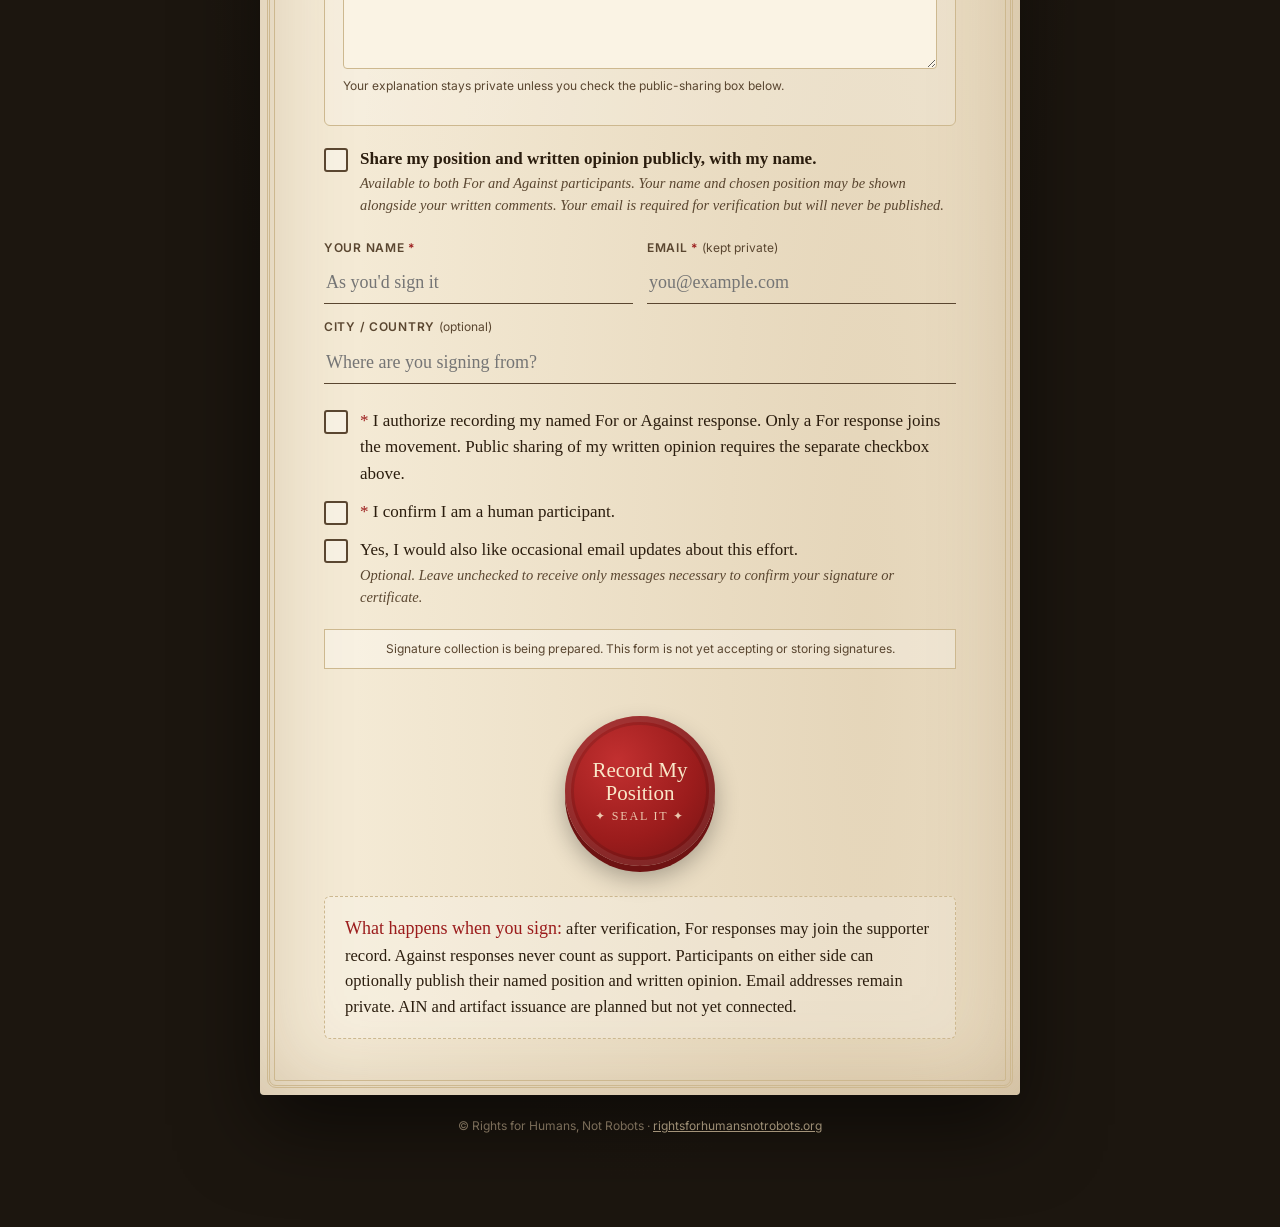
==== commit 2ac675d2: "Preserve original title and supporting line; change only second-line headline" ====
--- a/index.html
+++ b/index.html
@@ -18,8 +18,9 @@
 <body>
 <main class="scroll">
   <p class="eyebrow">Rights for Humans, Not Robots · A Public Proclamation</p>
-  <h1>Copyright Is for Humans, Not the Robots</h1>
-  <p class="sub">A Proclamation for the Protection of Human Personhood</p>
+  <h1>Copyrights for Humans</h1>
+  <p class="sub">Copyright Is for Humans, Not the Robots.</p>
+  <p class="subtitle-detail">A Proclamation for the Protection of Human Personhood</p>
   <div class="rule" aria-hidden="true">❦</div>
 
   <section class="legislative-call" aria-labelledby="priority-heading">
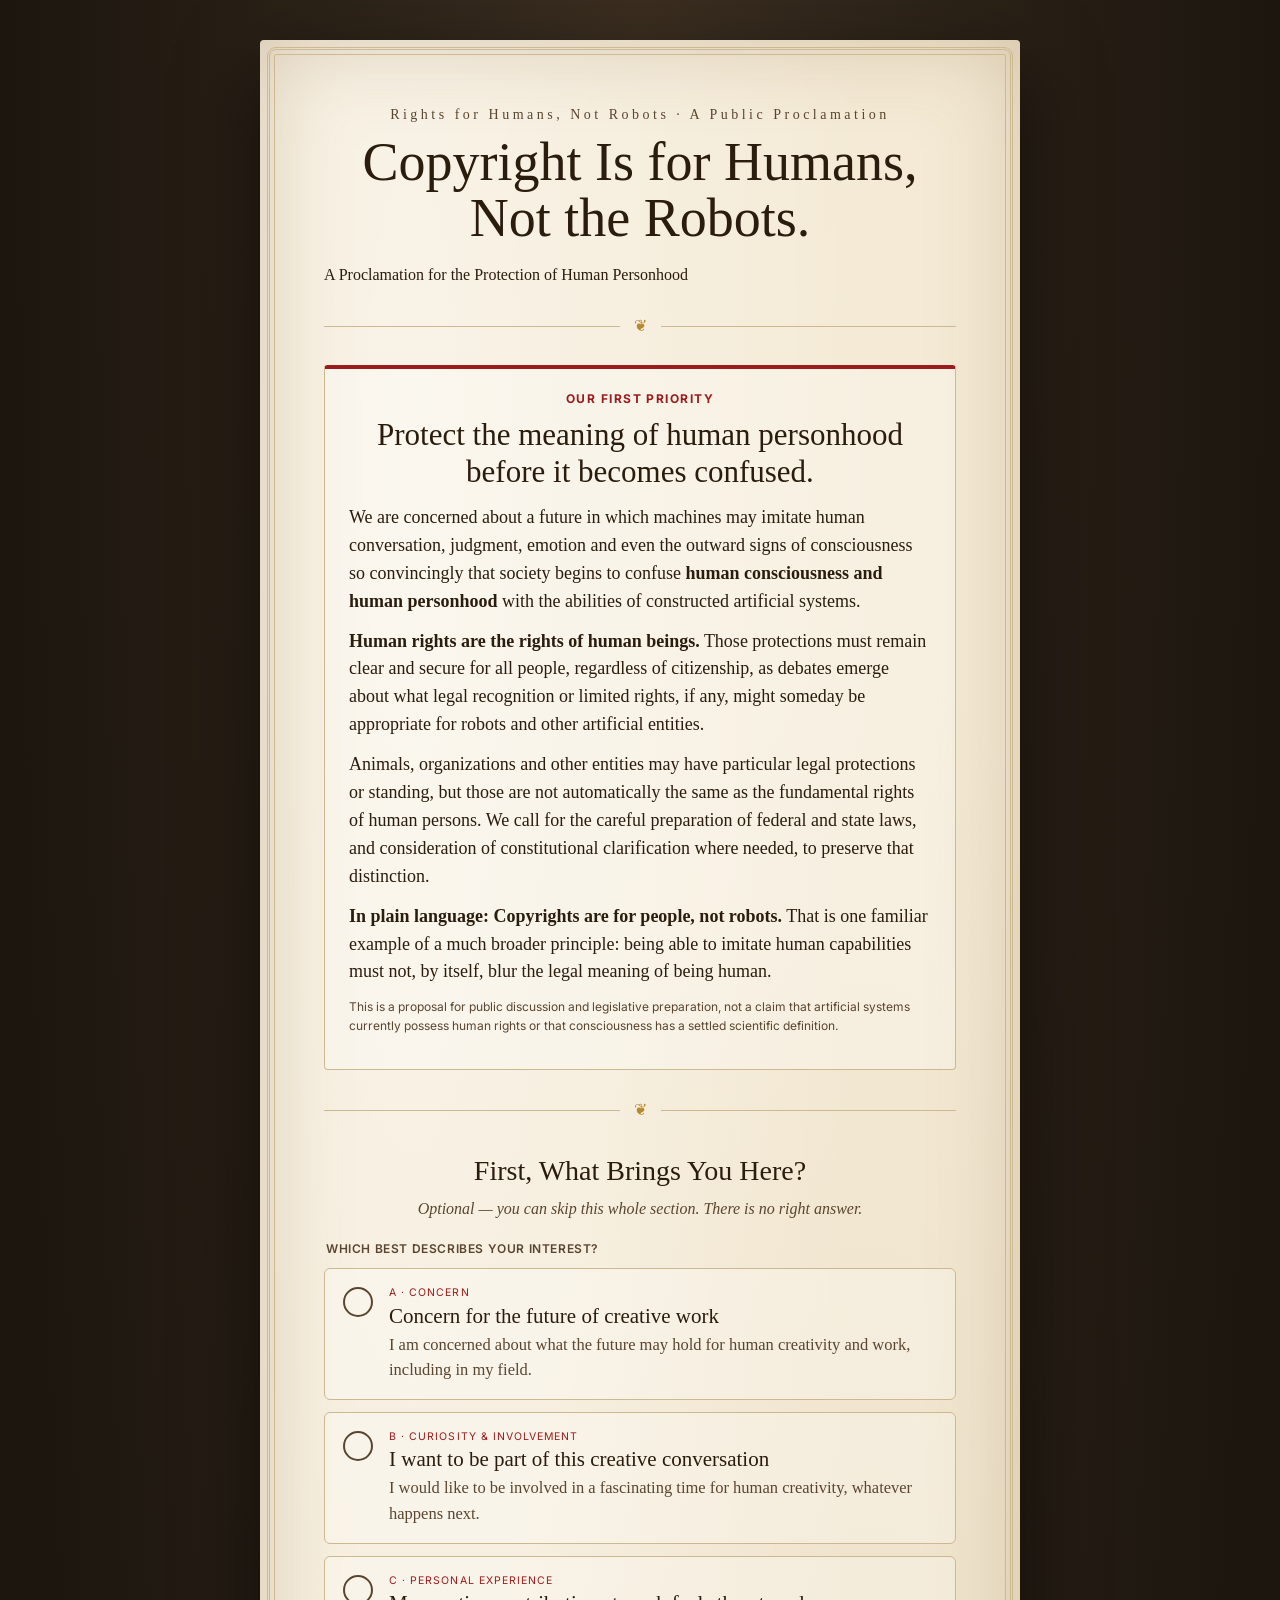
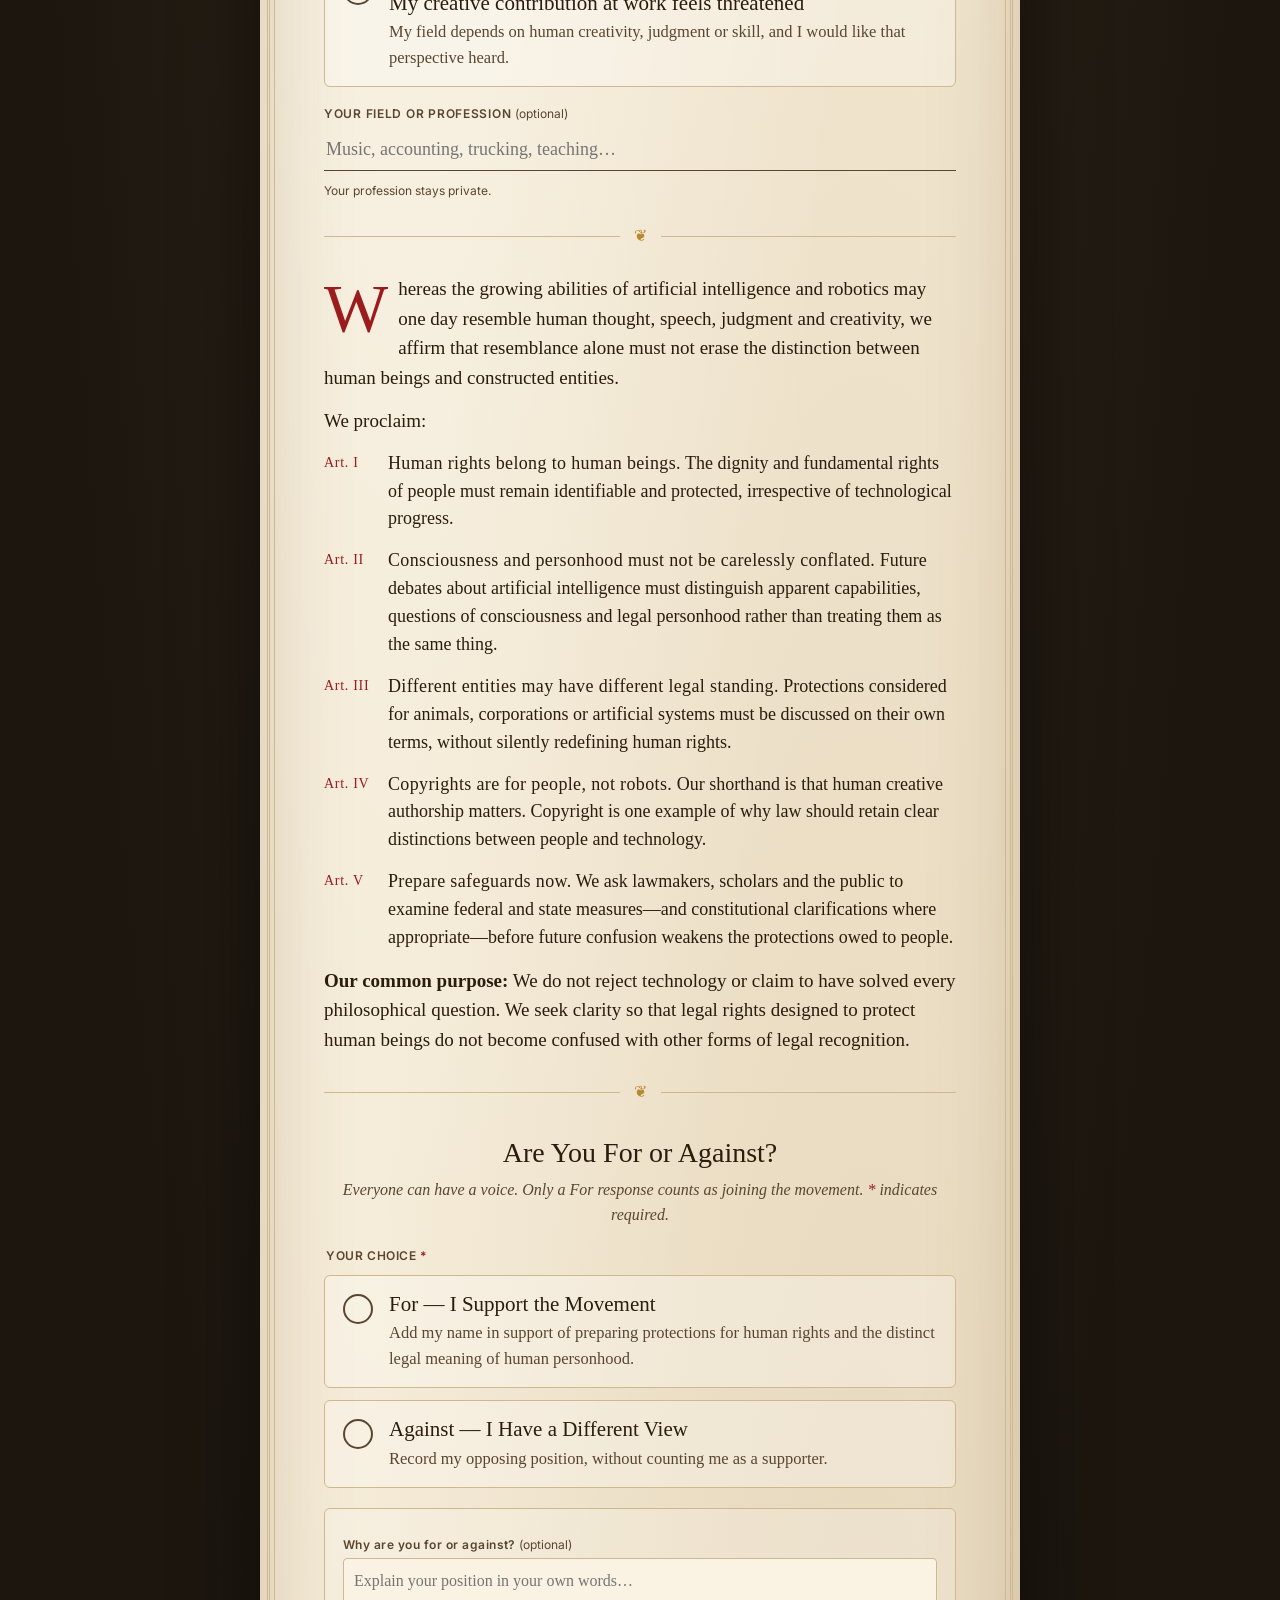
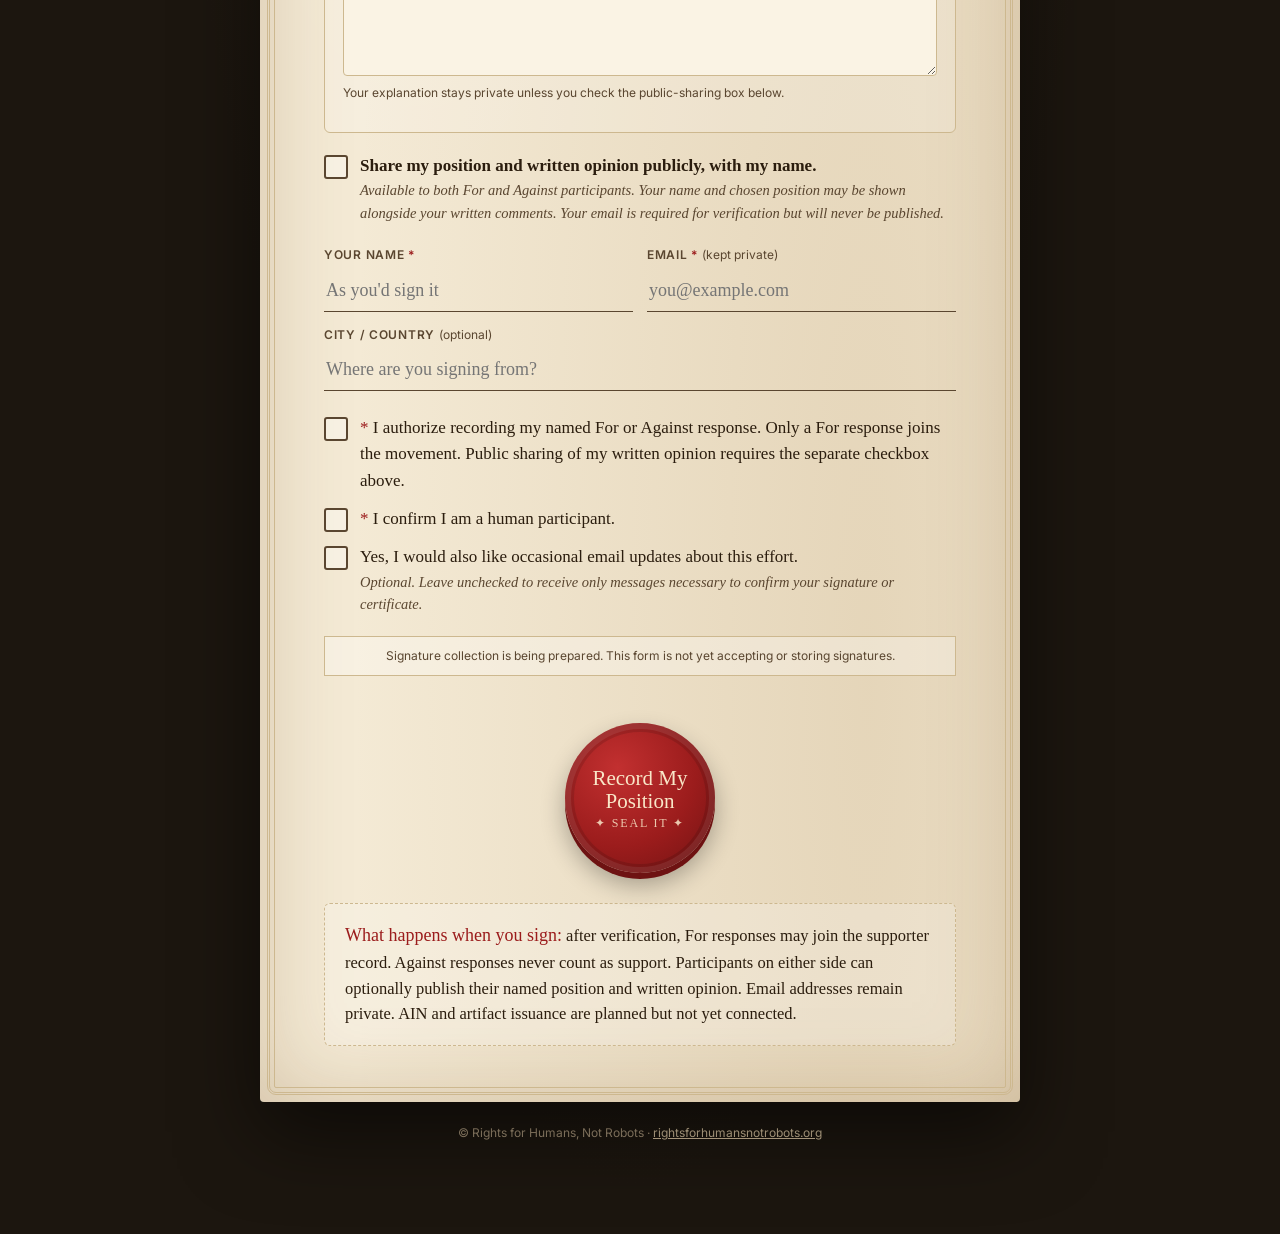
==== commit c4571024: "Set single approved headline and preserve personhood tagline" ====
--- a/index.html
+++ b/index.html
@@ -18,8 +18,7 @@
 <body>
 <main class="scroll">
   <p class="eyebrow">Rights for Humans, Not Robots · A Public Proclamation</p>
-  <h1>Copyrights for Humans</h1>
-  <p class="sub">Copyright Is for Humans, Not the Robots.</p>
+  <h1>Copyright Is for Humans, Not the Robots.</h1>
   <p class="subtitle-detail">A Proclamation for the Protection of Human Personhood</p>
   <div class="rule" aria-hidden="true">❦</div>
 
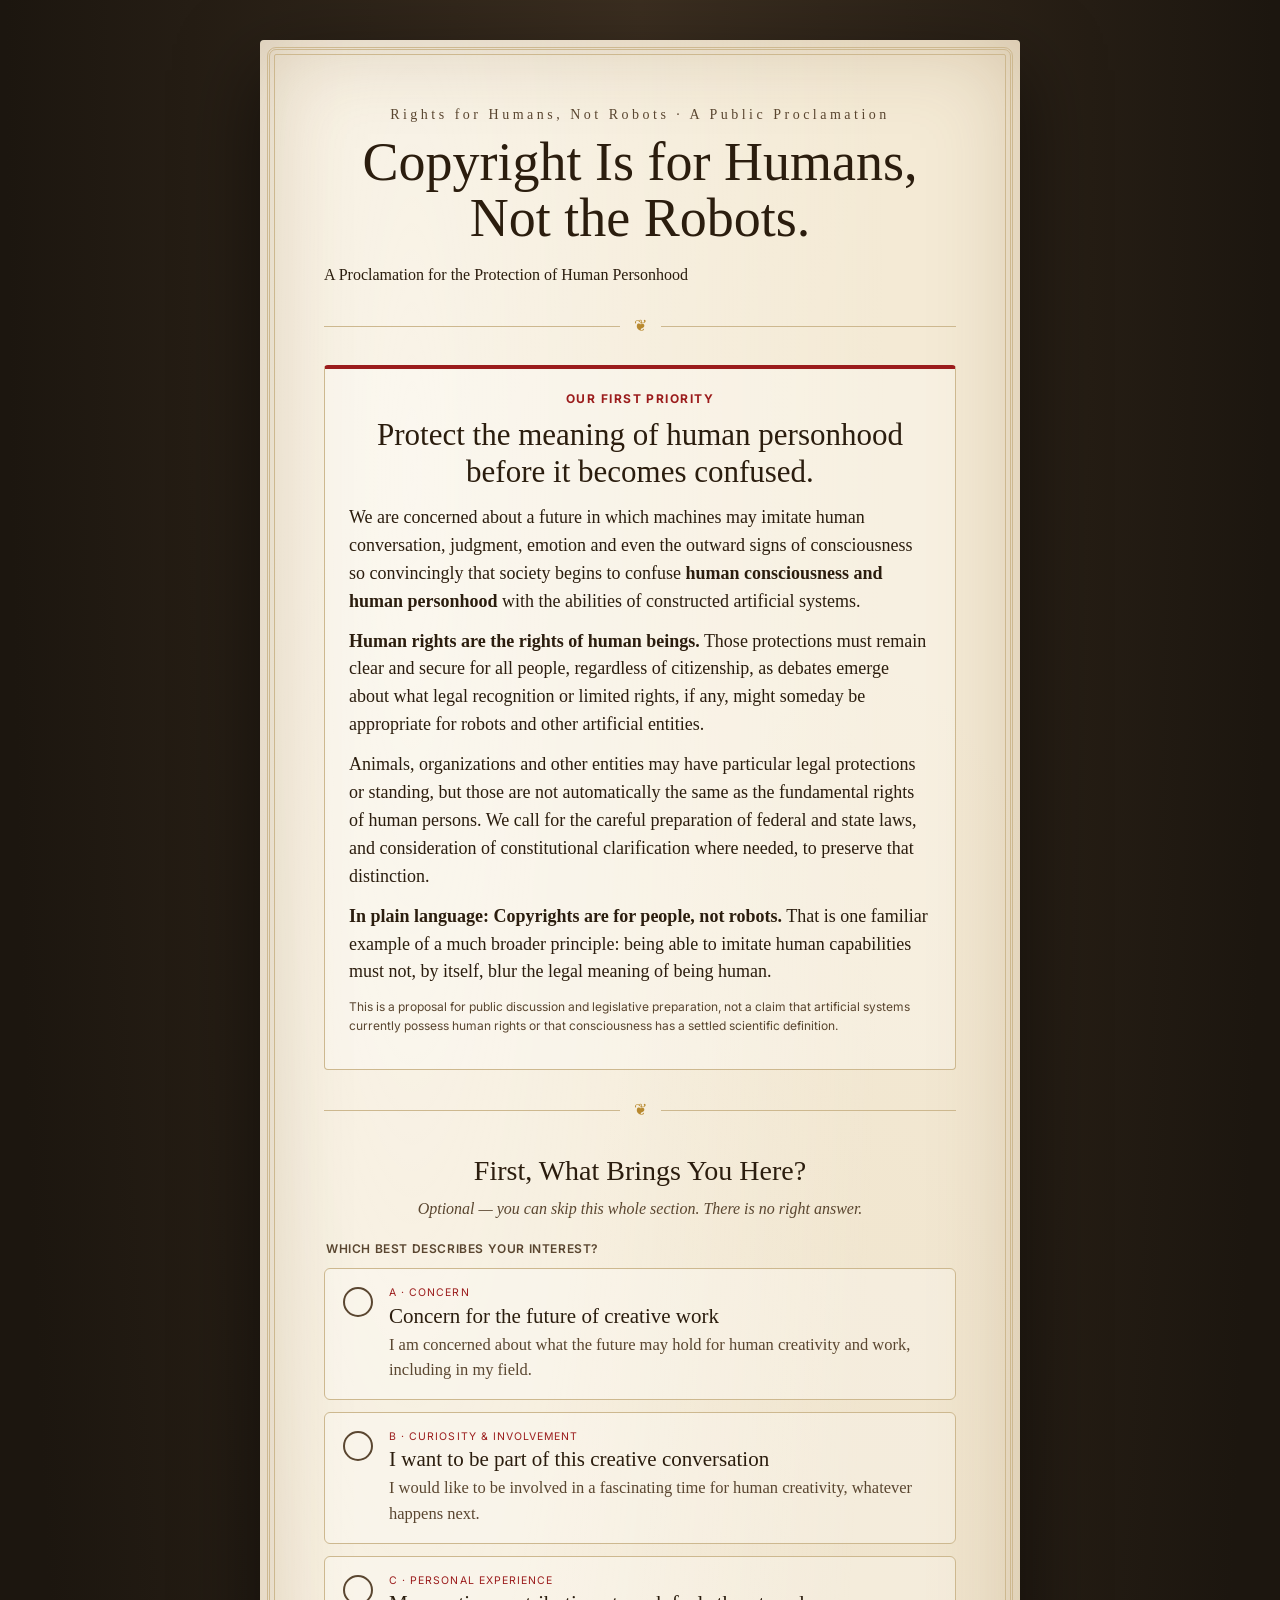
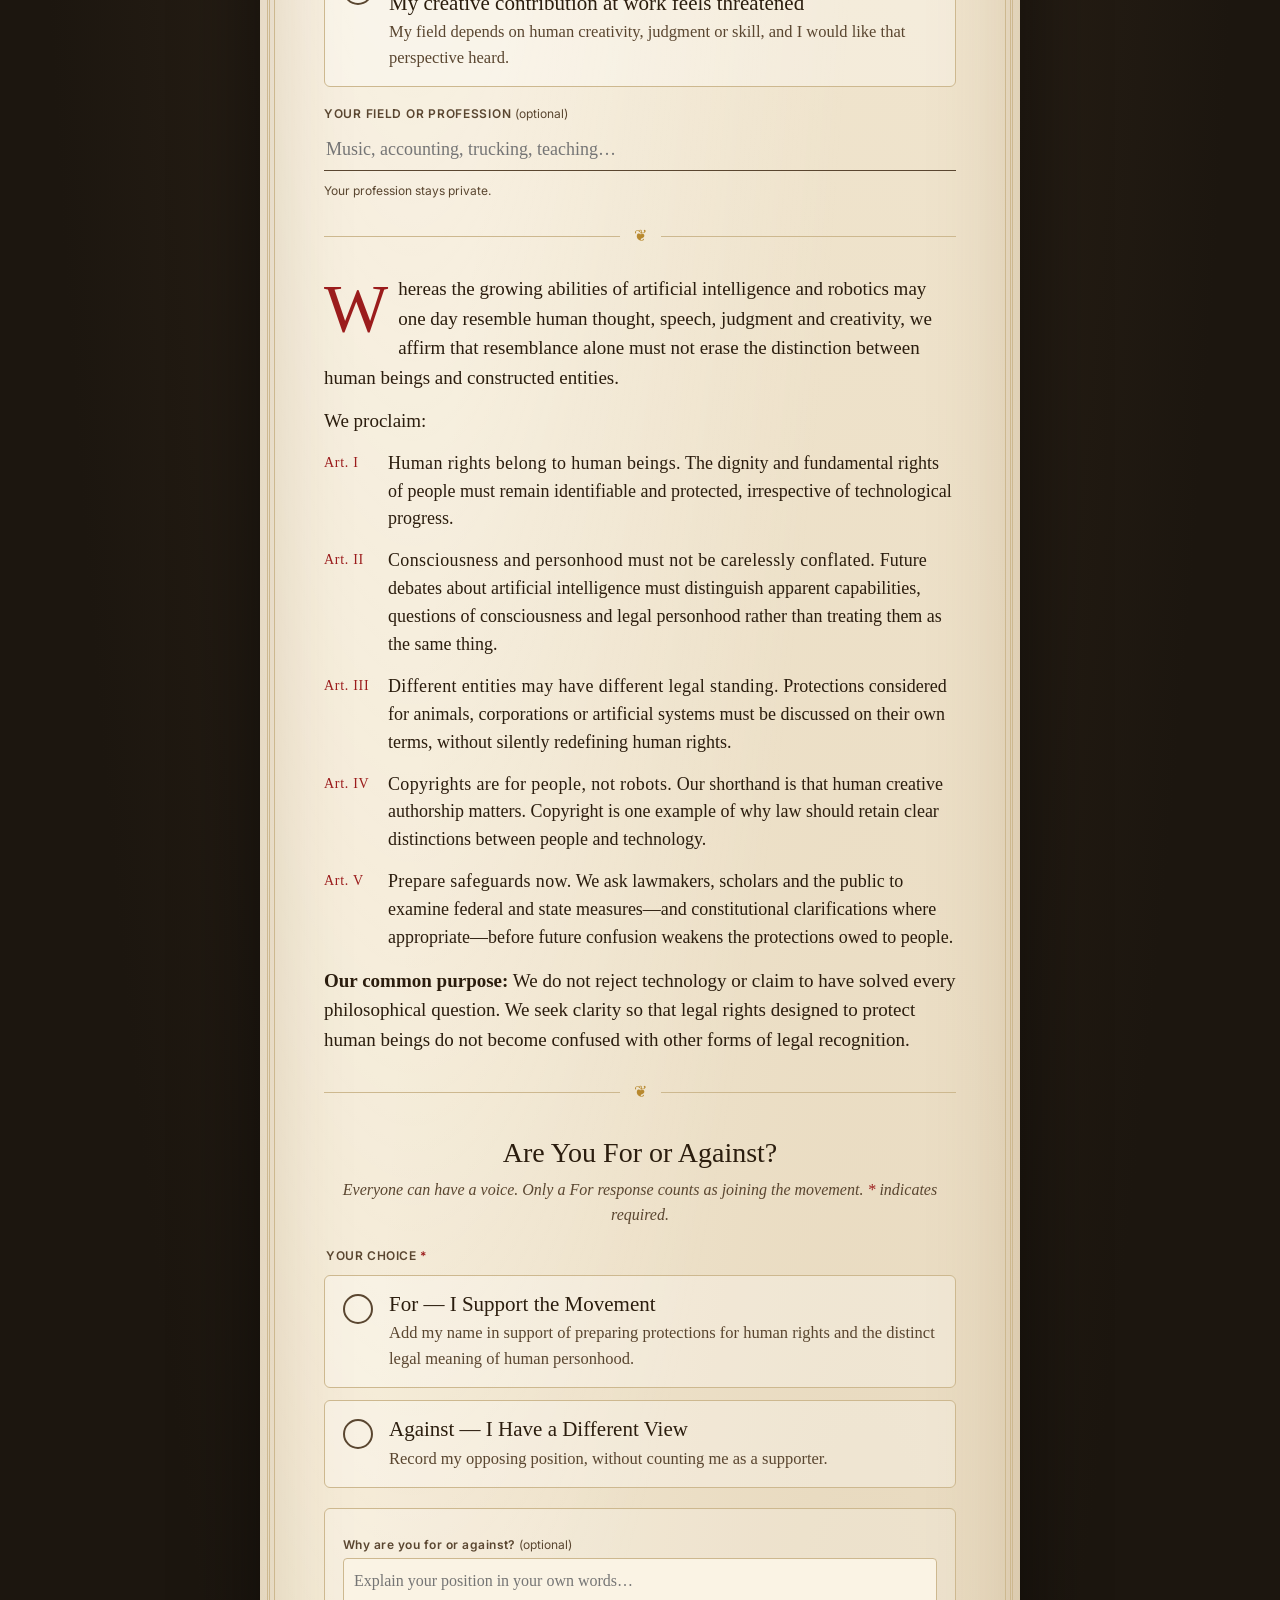
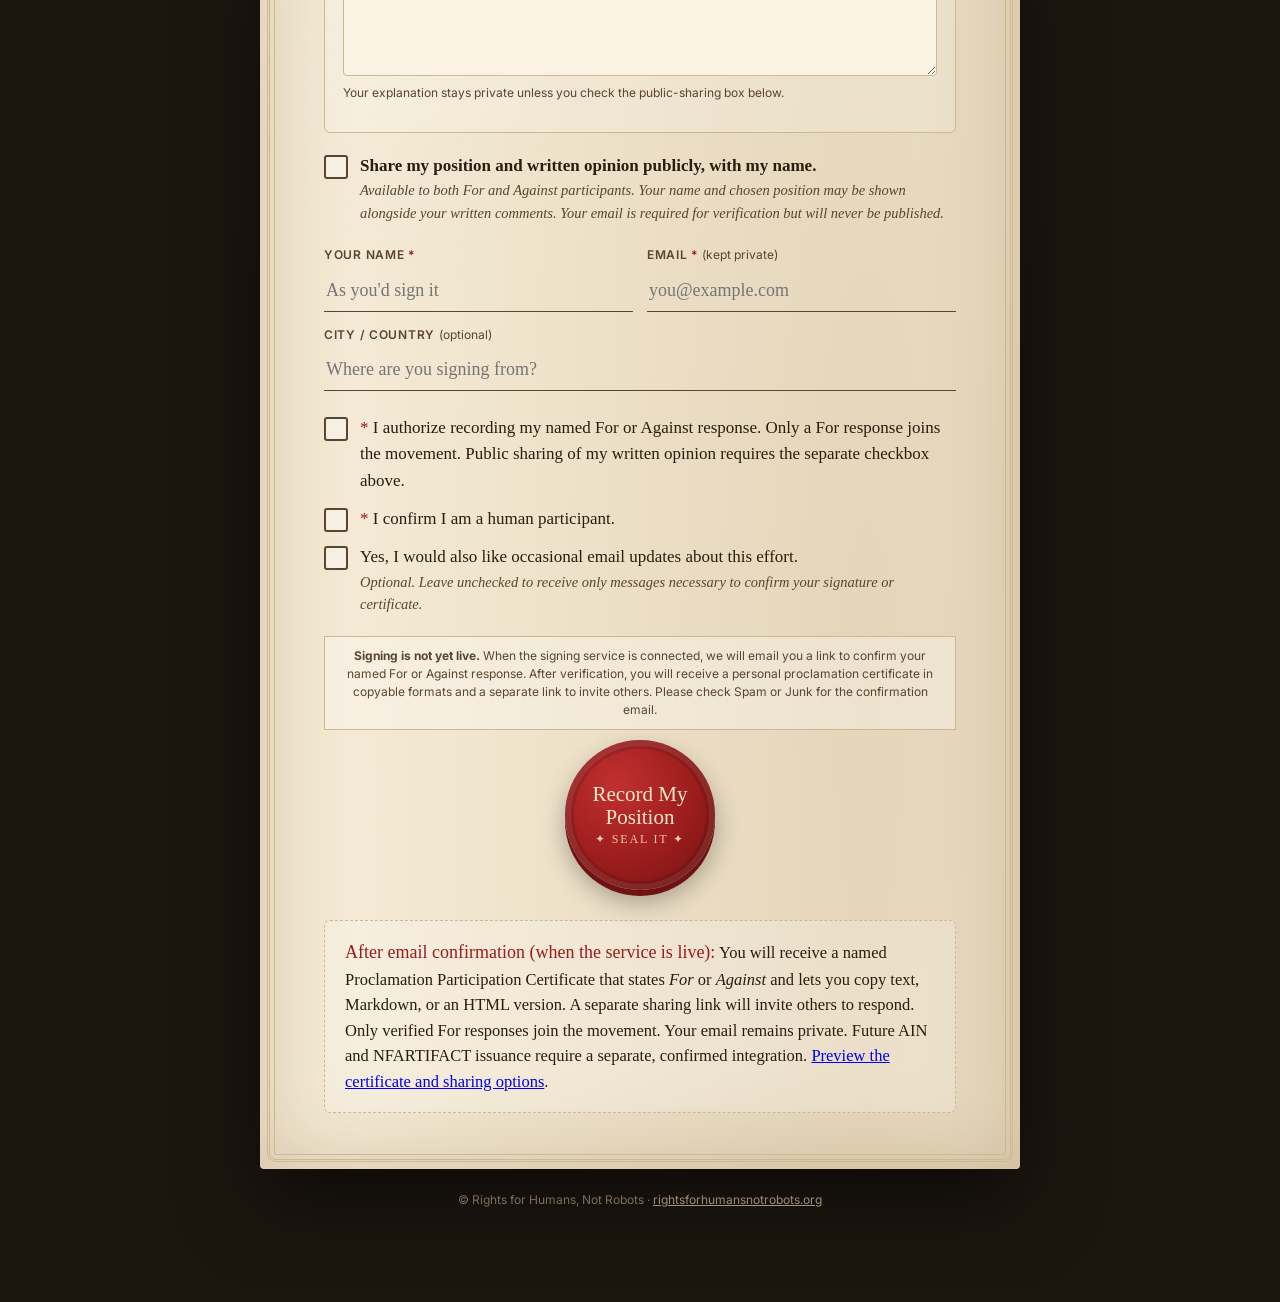
==== commit bb237fad: "Explain confirmation email, certificate formats and referral link; improve submit feedback" ====
--- a/index.html
+++ b/index.html
@@ -74,16 +74,16 @@
         <label class="check"><input type="checkbox" name="updates_opt_in" id="updates_opt_in"><span class="box" aria-hidden="true">✓</span><span>Yes, I would also like occasional email updates about this effort.<small>Optional. Leave unchecked to receive only messages necessary to confirm your signature or certificate.</small></span></label>
       </div>
 
-      <p class="setup-note" id="setup-note">Signature collection is being prepared. This form is not yet accepting or storing signatures.</p>
-      <p class="error" id="error" role="alert" aria-live="polite"></p>
+      <p class="setup-note" id="setup-note"><strong>Signing is not yet live.</strong> When the signing service is connected, we will email you a link to confirm your named For or Against response. After verification, you will receive a personal proclamation certificate in copyable formats and a separate link to invite others. Please check Spam or Junk for the confirmation email.</p>
+      <p class="error" id="error" role="alert" aria-live="assertive" tabindex="-1" style="display:none;border:2px solid #9b1c1c;border-radius:6px;background:#fff6e9;padding:16px;color:#8f1e1e;font:700 15px/1.5 Arial,sans-serif"></p>
       <div class="sign-wrap"><button class="sign" type="submit" id="signBtn">Record My<br>Position<span>✦ SEAL IT ✦</span></button></div>
-      <div class="outcome"><strong>What happens when you sign:</strong> after verification, For responses may join the supporter record. Against responses never count as support. Participants on either side can optionally publish their named position and written opinion. Email addresses remain private. AIN and artifact issuance are planned but not yet connected.</div>
+      <div class="outcome"><strong>After email confirmation (when the service is live):</strong> You will receive a named Proclamation Participation Certificate that states <em>For</em> or <em>Against</em> and lets you copy text, Markdown, or an HTML version. A separate sharing link will invite others to respond. Only verified For responses join the movement. Your email remains private. Future AIN and NFARTIFACT issuance require a separate, confirmed integration. <a href="./certificate-preview.html">Preview the certificate and sharing options</a>.</div>
     </div>
 
     <div class="success" id="success" aria-live="polite">
       <div class="stamp">Submission Received</div>
       <p><strong id="thanksName">Thank you</strong>, your response was received.</p>
-      <p>Check your inbox for verification instructions. Your response is not yet verified.</p>
+      <p><strong>Next step: check your email.</strong> When verification is connected, you must open the confirmation link to verify your response. If you do not see it, check Spam or Junk. After verification, your certificate and share link will be available.</p>
       <div class="share"><button type="button" id="copyLink">Copy link to share</button><button type="button" id="shareBtn">Share</button></div>
     </div>
   </form>
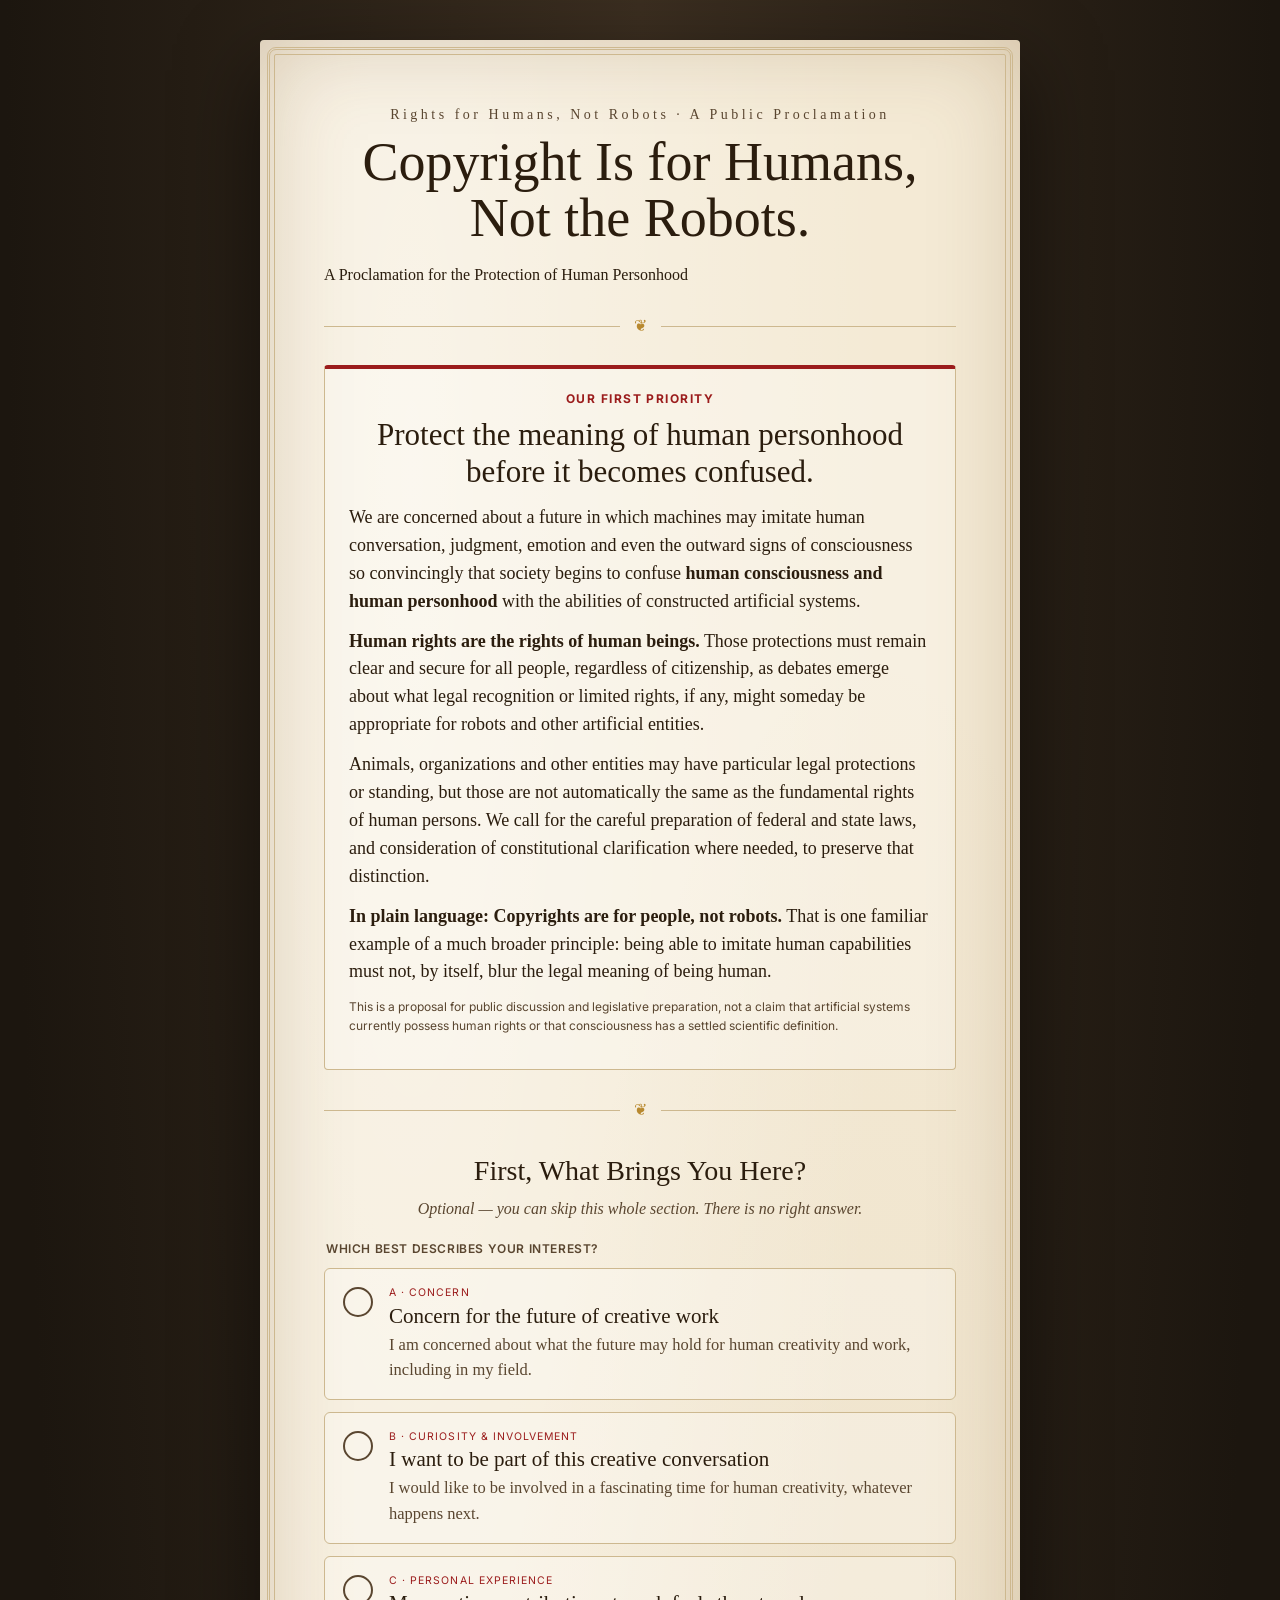
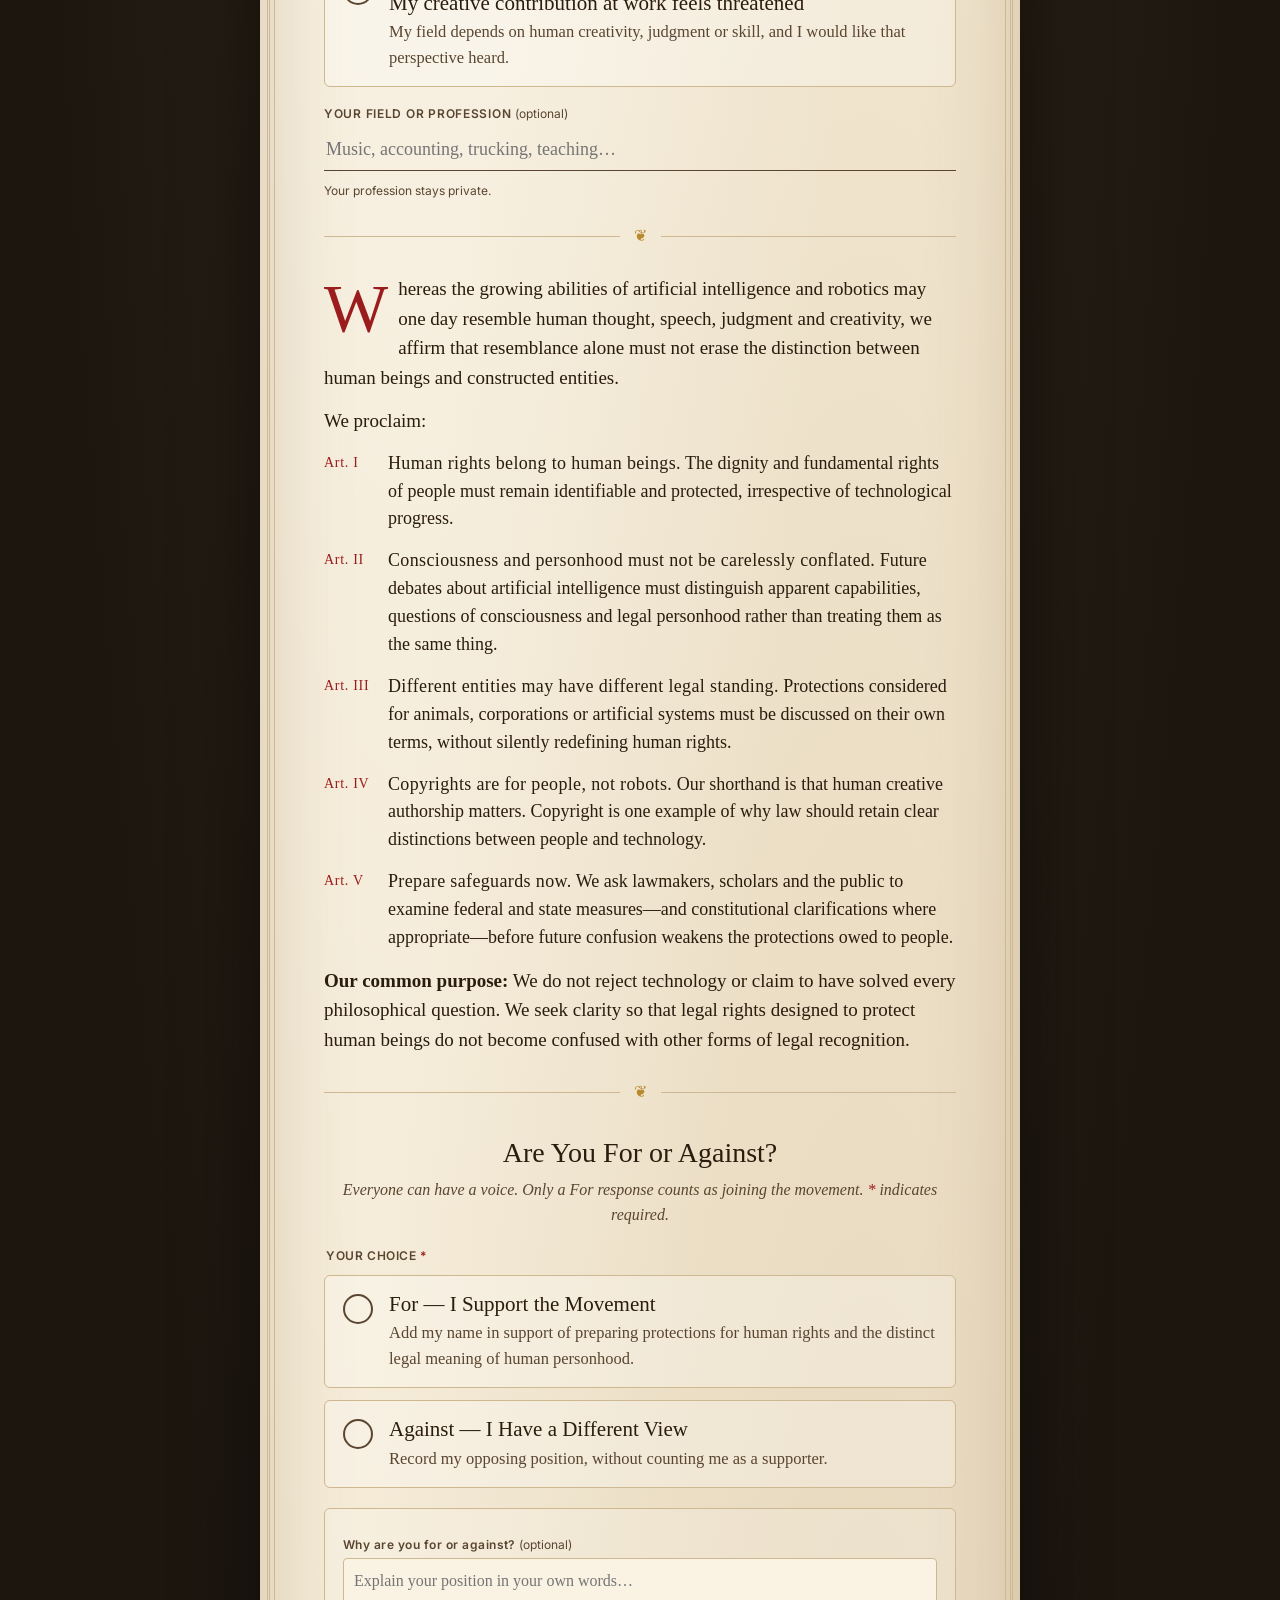
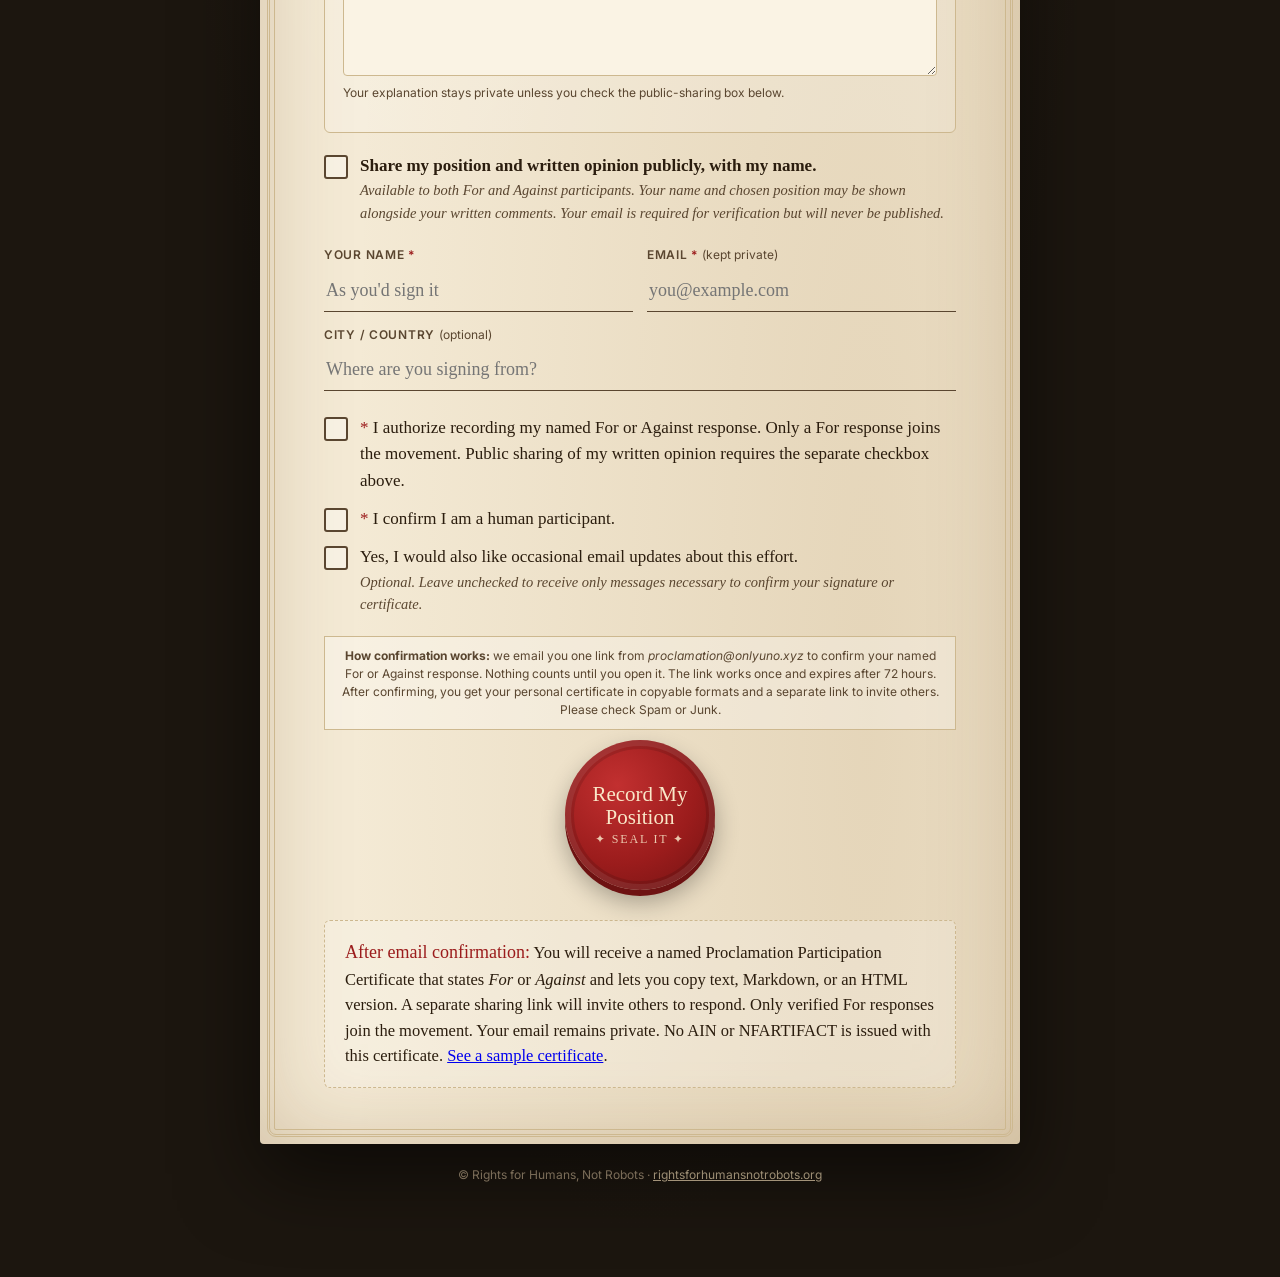
==== commit 706ce271: "Connect the .org form to the existing OnlyUno signing Worker Brings the copyrights-for-humans Worker" ====
--- a/index.html
+++ b/index.html
@@ -54,6 +54,7 @@
     <div id="form-body">
       <h2>Are You For or Against?</h2>
 <p class="h2sub">Everyone can have a voice. Only a For response counts as joining the movement. <span class="required">*</span> indicates required.</p>
+<p class="tally" id="tally" hidden><span><b id="t-for">0</b> verified supporters</span> · <span><b id="t-against">0</b> verified Against responses</span></p>
 <fieldset class="plain"><legend>Your choice <span class="required" aria-label="required">*</span></legend>
 <label class="choice"><input type="radio" name="stance" value="for" required><span class="card"><span class="tick">✓</span><span><span class="choice-title">For — I Support the Movement</span><span class="desc">Add my name in support of preparing protections for human rights and the distinct legal meaning of human personhood.</span></span></span></label>
 <label class="choice"><input type="radio" name="stance" value="against"><span class="card"><span class="tick">✓</span><span><span class="choice-title">Against — I Have a Different View</span><span class="desc">Record my opposing position, without counting me as a supporter.</span></span></span></label>
@@ -74,16 +75,16 @@
         <label class="check"><input type="checkbox" name="updates_opt_in" id="updates_opt_in"><span class="box" aria-hidden="true">✓</span><span>Yes, I would also like occasional email updates about this effort.<small>Optional. Leave unchecked to receive only messages necessary to confirm your signature or certificate.</small></span></label>
       </div>
 
-      <p class="setup-note" id="setup-note"><strong>Signing is not yet live.</strong> When the signing service is connected, we will email you a link to confirm your named For or Against response. After verification, you will receive a personal proclamation certificate in copyable formats and a separate link to invite others. Please check Spam or Junk for the confirmation email.</p>
+      <p class="setup-note" id="setup-note"><strong>How confirmation works:</strong> we email you one link from <em>proclamation@onlyuno.xyz</em> to confirm your named For or Against response. Nothing counts until you open it. The link works once and expires after 72 hours. After confirming, you get your personal certificate in copyable formats and a separate link to invite others. Please check Spam or Junk.</p>
       <p class="error" id="error" role="alert" aria-live="assertive" tabindex="-1" style="display:none;border:2px solid #9b1c1c;border-radius:6px;background:#fff6e9;padding:16px;color:#8f1e1e;font:700 15px/1.5 Arial,sans-serif"></p>
       <div class="sign-wrap"><button class="sign" type="submit" id="signBtn">Record My<br>Position<span>✦ SEAL IT ✦</span></button></div>
-      <div class="outcome"><strong>After email confirmation (when the service is live):</strong> You will receive a named Proclamation Participation Certificate that states <em>For</em> or <em>Against</em> and lets you copy text, Markdown, or an HTML version. A separate sharing link will invite others to respond. Only verified For responses join the movement. Your email remains private. Future AIN and NFARTIFACT issuance require a separate, confirmed integration. <a href="./certificate-preview.html">Preview the certificate and sharing options</a>.</div>
+      <div class="outcome"><strong>After email confirmation:</strong> You will receive a named Proclamation Participation Certificate that states <em>For</em> or <em>Against</em> and lets you copy text, Markdown, or an HTML version. A separate sharing link will invite others to respond. Only verified For responses join the movement. Your email remains private. No AIN or NFARTIFACT is issued with this certificate. <a href="./certificate-preview.html">See a sample certificate</a>.</div>
     </div>
 
     <div class="success" id="success" aria-live="polite">
       <div class="stamp">Submission Received</div>
       <p><strong id="thanksName">Thank you</strong>, your response was received.</p>
-      <p><strong>Next step: check your email.</strong> When verification is connected, you must open the confirmation link to verify your response. If you do not see it, check Spam or Junk. After verification, your certificate and share link will be available.</p>
+      <p><strong>Next step: check your email.</strong> We sent a confirmation link to <strong id="sentTo">your inbox</strong> from proclamation@onlyuno.xyz. Your response is not counted until you open it. If you do not see it within a few minutes, check Spam or Junk. Opening the link takes you to your certificate and invitation link.</p>
       <div class="share"><button type="button" id="copyLink">Copy link to share</button><button type="button" id="shareBtn">Share</button></div>
     </div>
   </form>
--- a/styles.css
+++ b/styles.css
@@ -46,3 +46,4 @@
 .author-credit{margin-top:55px;padding-top:24px;border-top:1px solid var(--line);display:flex;justify-content:space-between;gap:24px;flex-wrap:wrap}
 .credit-label,.credit-role{font:11px/1.5 Inter,sans-serif;letter-spacing:.05em;text-transform:uppercase;color:var(--ink-soft)}
 .credit-name{font-size:24px;margin:5px 0}.abstain{font-size:14px;color:var(--ink-soft);font-style:italic;max-width:290px}
+.tally{text-align:center;font:13px/1.5 Inter,sans-serif;color:var(--ink-soft);margin:-6px 0 16px}.tally b{color:var(--seal);font-weight:600}
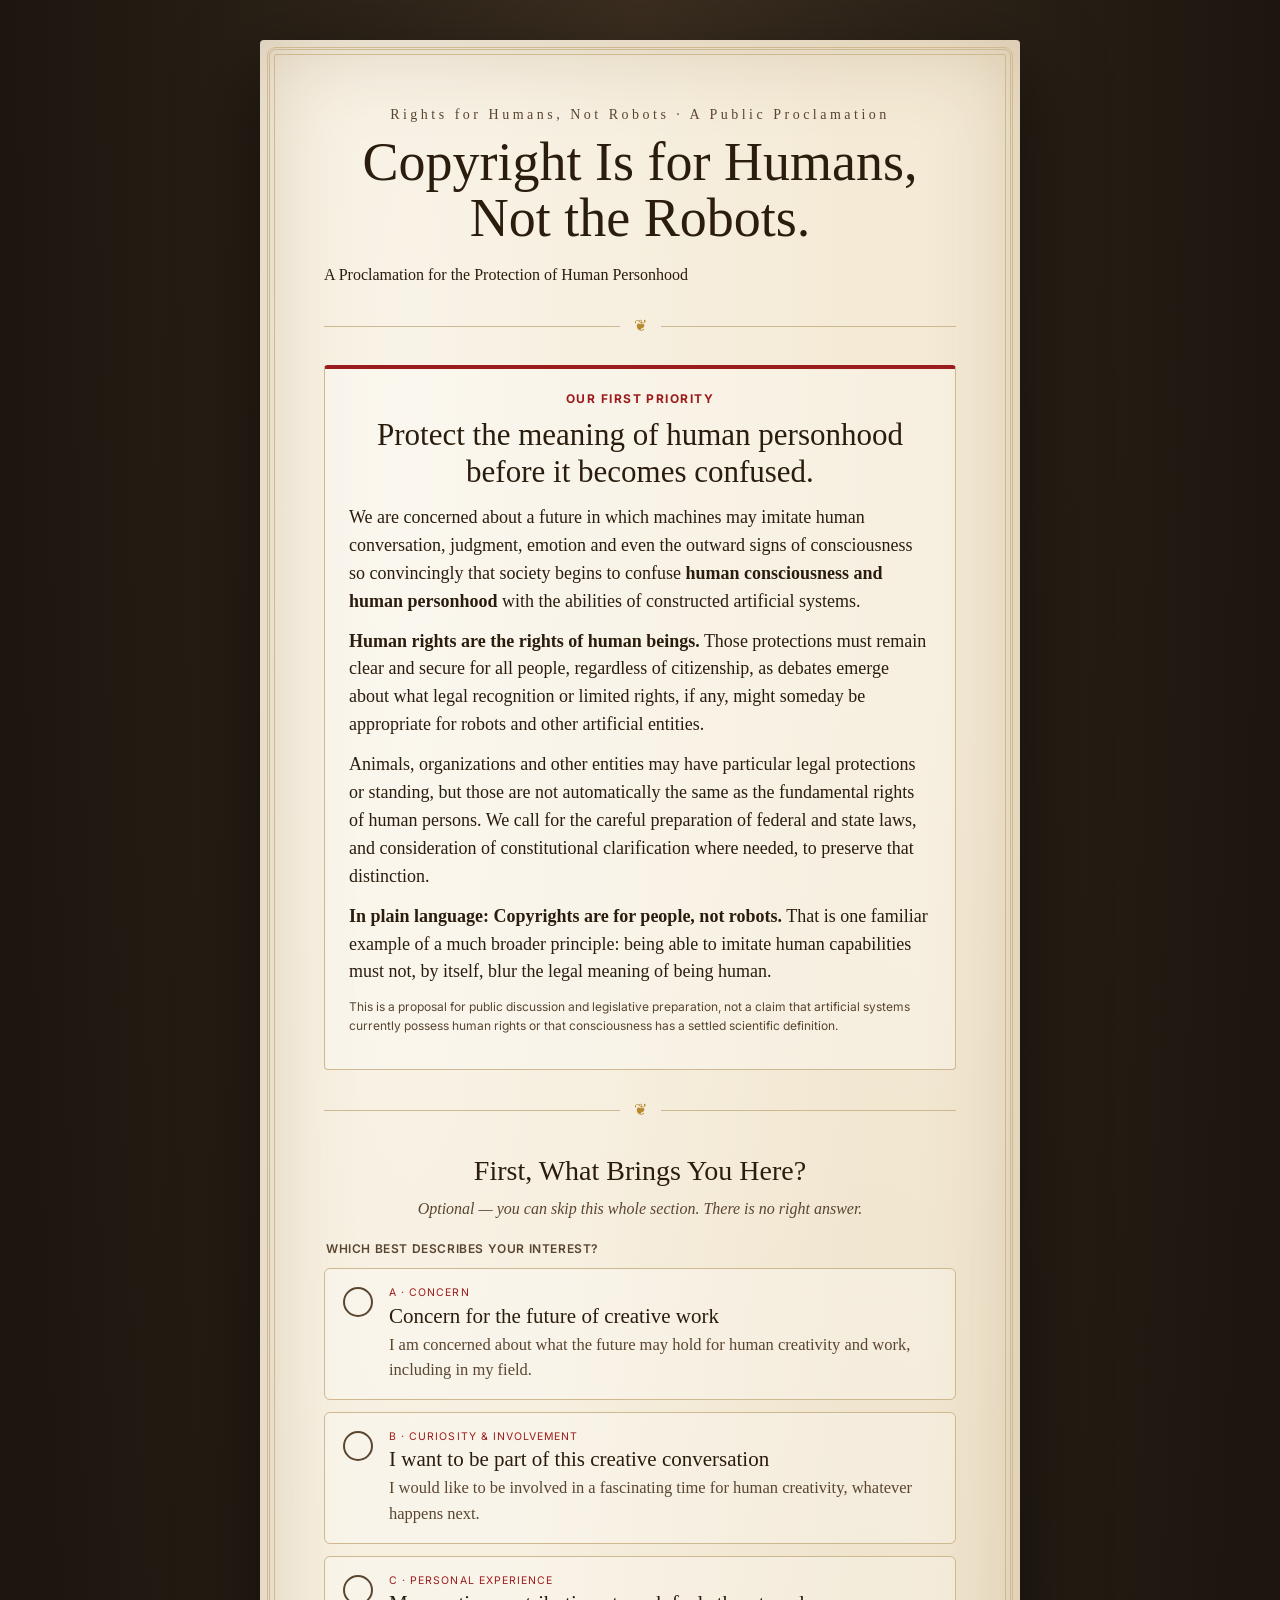
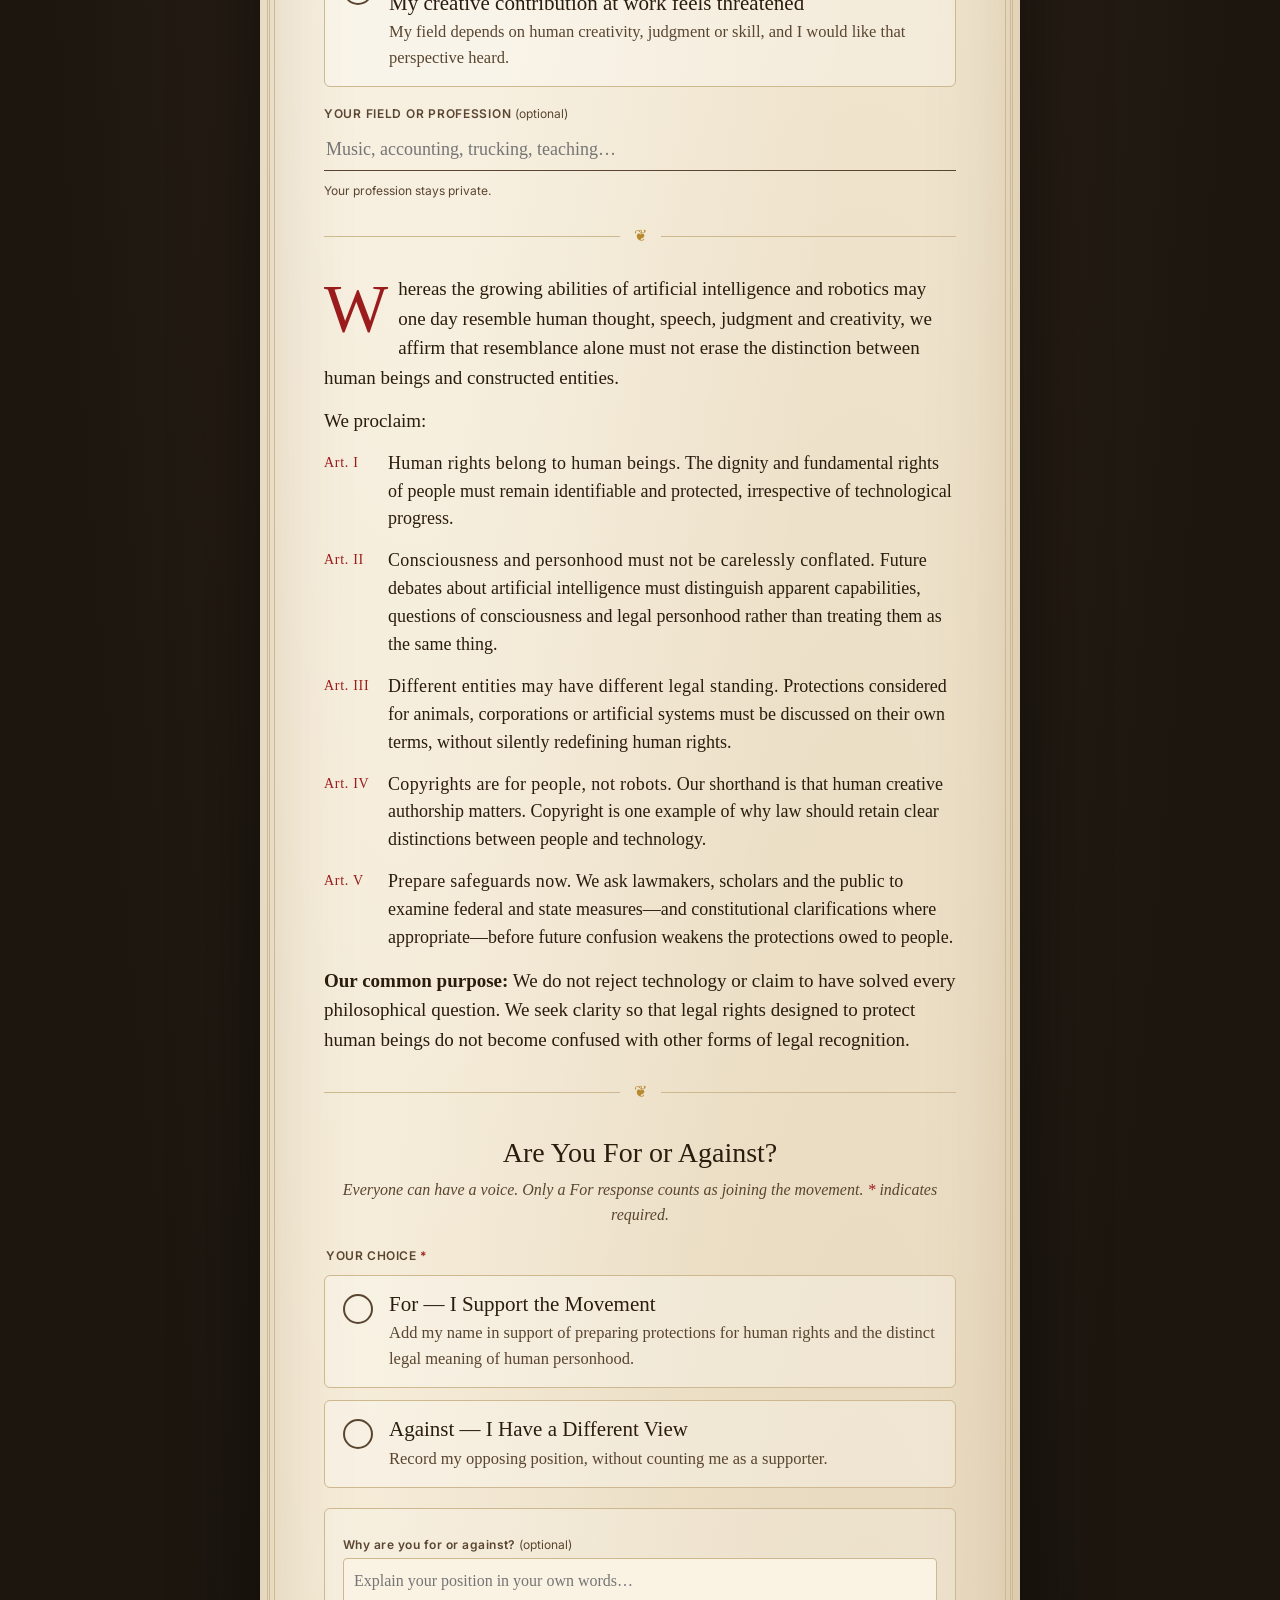
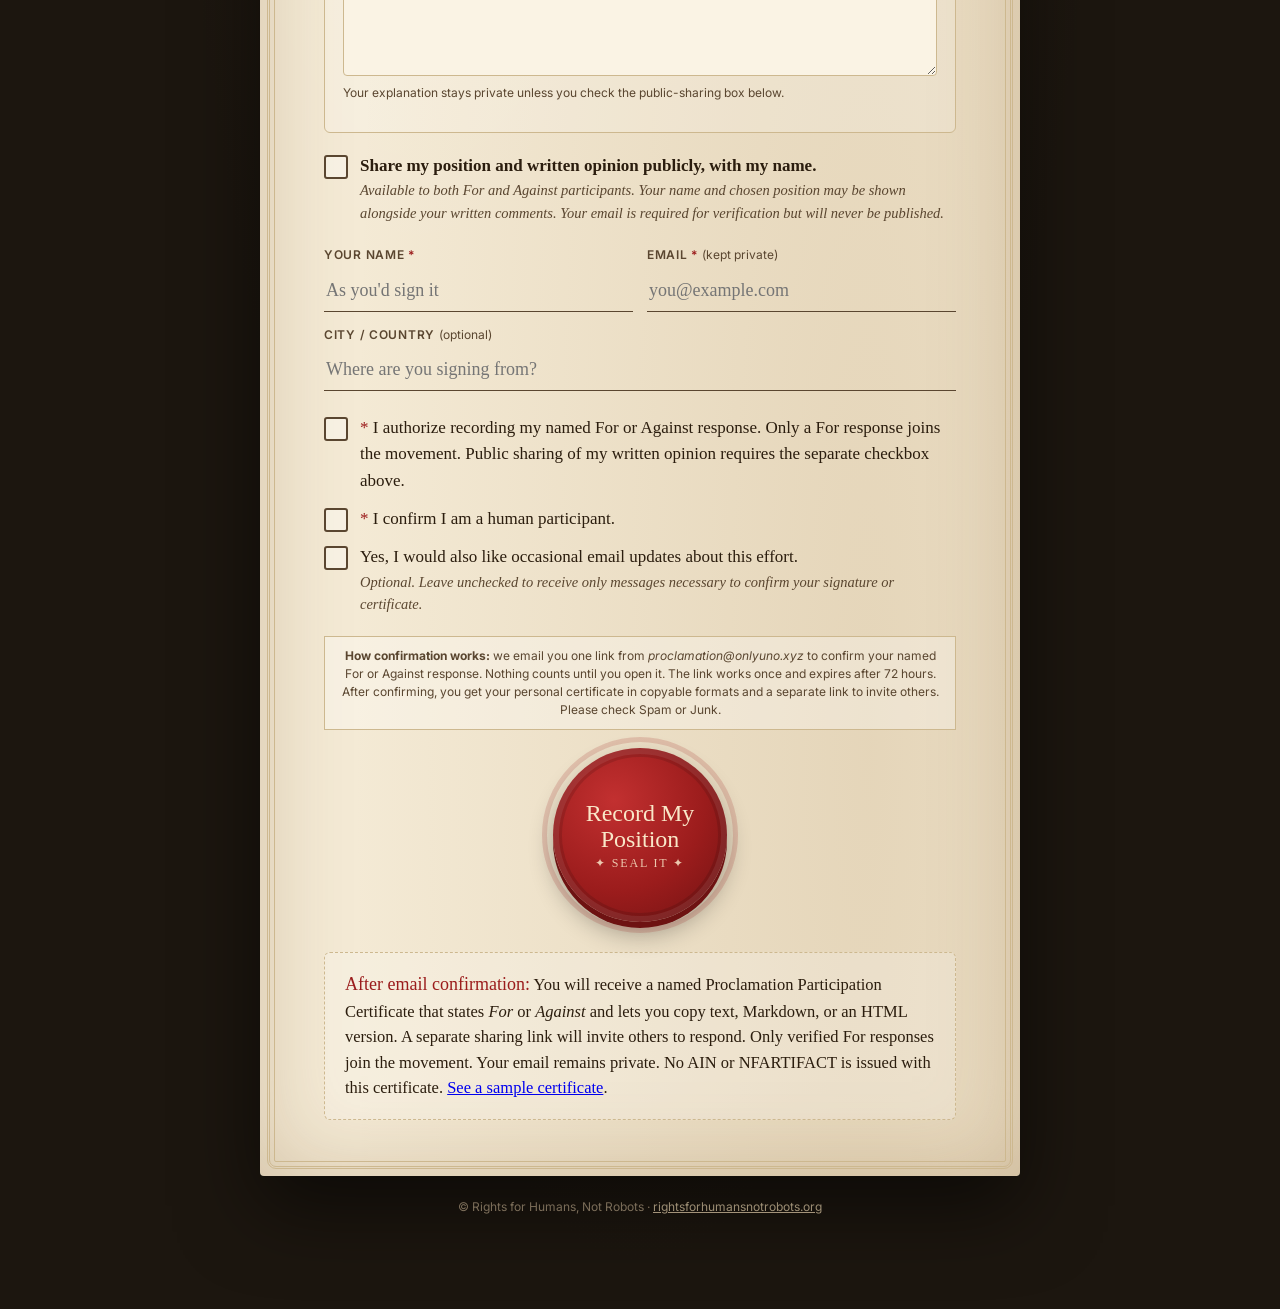
==== commit b75f023b: "Change post-submit seal to distinct gold confirmation badge" ====
--- a/index.html
+++ b/index.html
@@ -81,10 +81,12 @@
       <div class="outcome"><strong>After email confirmation:</strong> You will receive a named Proclamation Participation Certificate that states <em>For</em> or <em>Against</em> and lets you copy text, Markdown, or an HTML version. A separate sharing link will invite others to respond. Only verified For responses join the movement. Your email remains private. No AIN or NFARTIFACT is issued with this certificate. <a href="./certificate-preview.html">See a sample certificate</a>.</div>
     </div>
 
-    <div class="success" id="success" aria-live="polite">
-      <div class="stamp">Submission Received</div>
-      <p><strong id="thanksName">Thank you</strong>, your response was received.</p>
-      <p><strong>Next step: check your email.</strong> We sent a confirmation link to <strong id="sentTo">your inbox</strong> from proclamation@onlyuno.xyz. Your response is not counted until you open it. If you do not see it within a few minutes, check Spam or Junk. Opening the link takes you to your certificate and invitation link.</p>
+    <div class="success" id="success" aria-live="polite" tabindex="-1">
+      <div class="stamp">✓ REQUEST SUBMITTED</div>
+      <div class="next-step-banner"><div class="next-step-icon" aria-hidden="true">✉</div><h2>CHECK YOUR EMAIL!</h2><p class="next-step-big">ONE MORE CLICK TO CONFIRM</p></div>
+      <p><strong id="thanksName">Thank you</strong> — your response reached the signing service.</p>
+      <p>Look for your confirmation link addressed to <strong id="sentTo">your inbox</strong> from <strong>proclamation@onlyuno.xyz</strong>.</p>
+      <p><strong>Your response will not count until you open that email and click the confirmation link.</strong> If it is missing, check Spam or Junk. After confirming, you can open your certificate and invitation link.</p>
       <div class="share"><button type="button" id="copyLink">Copy link to share</button><button type="button" id="shareBtn">Share</button></div>
     </div>
   </form>
--- a/styles.css
+++ b/styles.css
@@ -47,3 +47,17 @@
 .credit-label,.credit-role{font:11px/1.5 Inter,sans-serif;letter-spacing:.05em;text-transform:uppercase;color:var(--ink-soft)}
 .credit-name{font-size:24px;margin:5px 0}.abstain{font-size:14px;color:var(--ink-soft);font-style:italic;max-width:290px}
 .tally{text-align:center;font:13px/1.5 Inter,sans-serif;color:var(--ink-soft);margin:-6px 0 16px}.tally b{color:var(--seal);font-weight:600}
+
+/* Clear signing feedback without changing the proclamation's visual identity */
+.sign-wrap{margin-top:18px}
+button.sign{width:174px;height:174px;font-size:24px;outline:5px solid rgba(155,28,28,.17);outline-offset:6px}
+button.sign:focus-visible{outline:5px solid #61350d;outline-offset:7px}
+button.sign:disabled{cursor:wait;opacity:1;filter:saturate(.75)}
+.success.show{padding:22px 12px 26px}
+.success .stamp{font-size:clamp(25px,5vw,36px);border-width:5px;font-weight:700}
+.next-step-banner{background:#791515;color:#fff5df;border:4px double #e7c28b;border-radius:9px;padding:23px 14px;margin:12px auto 23px;box-shadow:0 9px 24px rgba(65,10,10,.28)}
+.next-step-icon{font-size:42px;line-height:1.1;display:block;margin-bottom:5px}
+.next-step-banner h2{font:700 clamp(30px,6vw,47px)/1.08 'IM Fell English SC',Georgia,serif;margin:0;color:#fff6e5}
+.next-step-banner .next-step-big{font:800 clamp(15px,3vw,20px)/1.5 Inter,Arial,sans-serif;letter-spacing:.07em;margin:10px 0 0;color:#ffe0a7}
+.success p{line-height:1.55}
+@media(prefers-reduced-motion:reduce){.success .stamp{animation:none;transform:rotate(-5deg)}}
